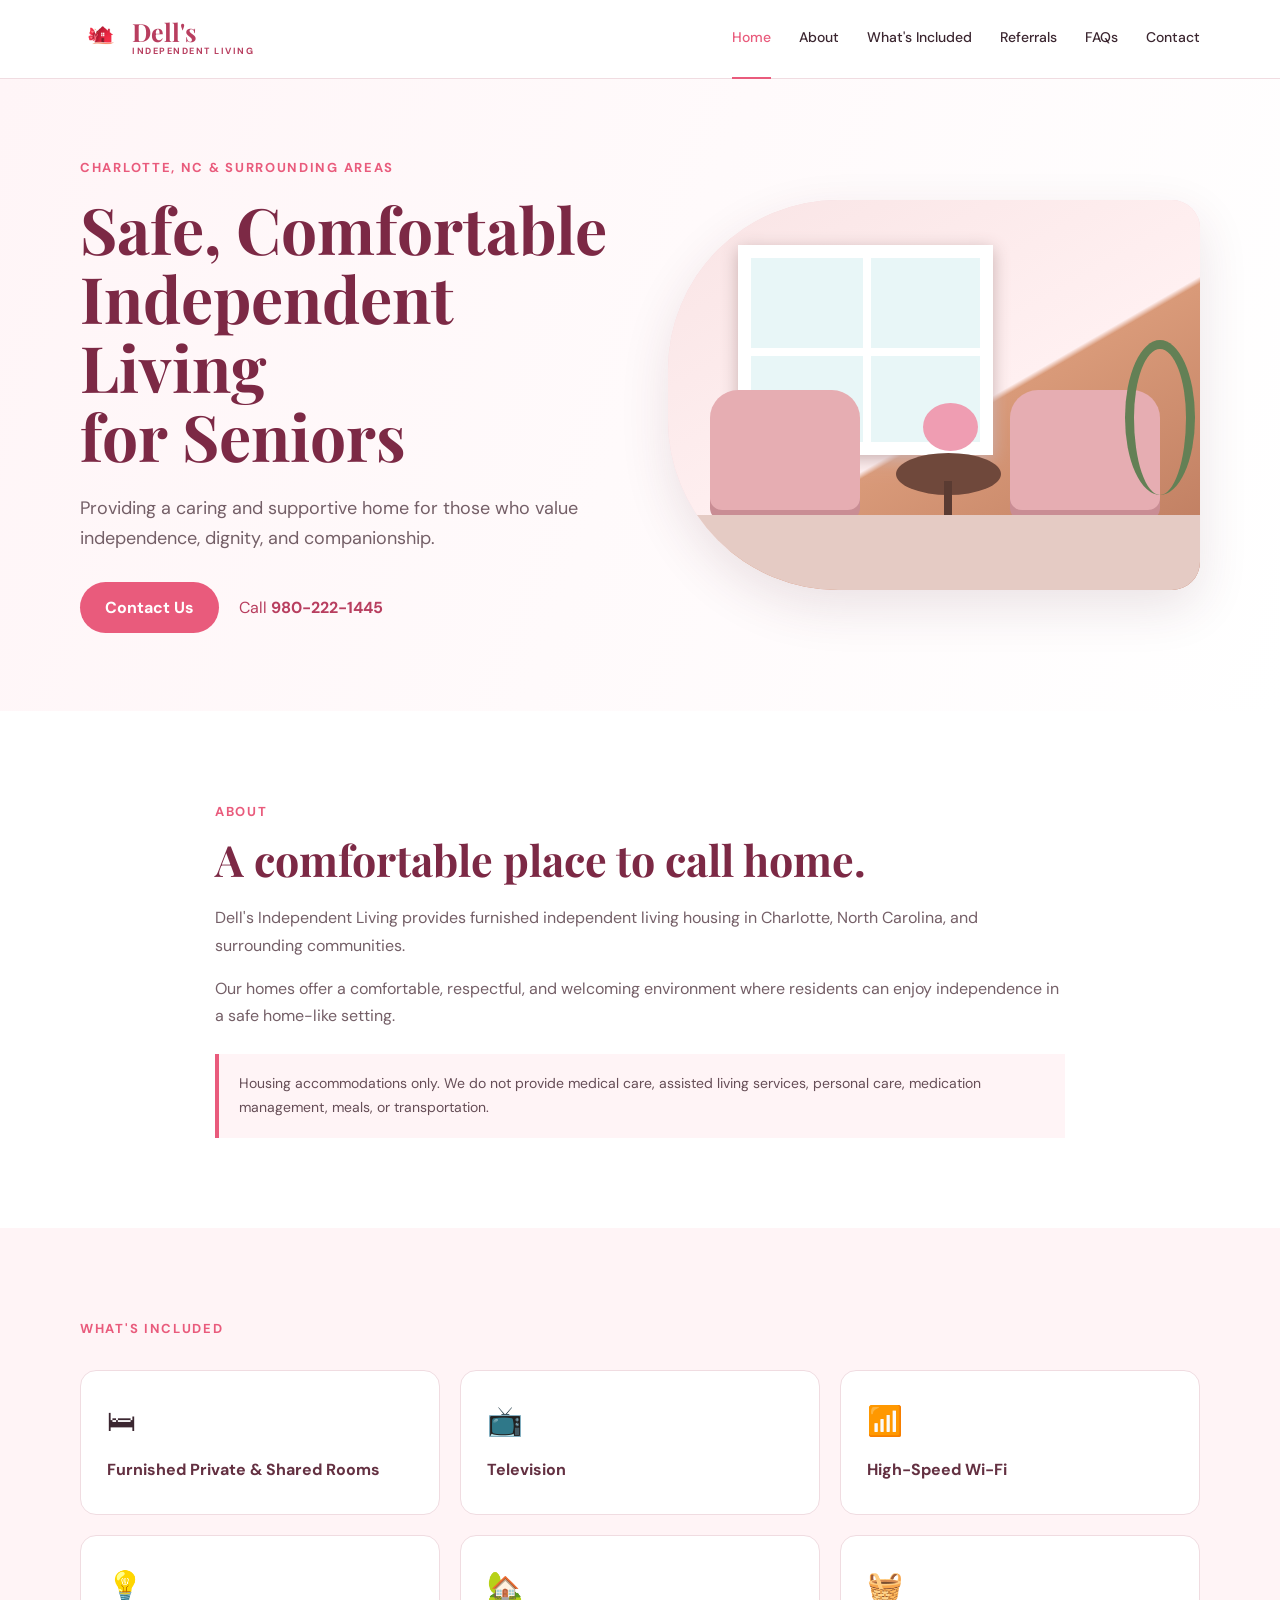
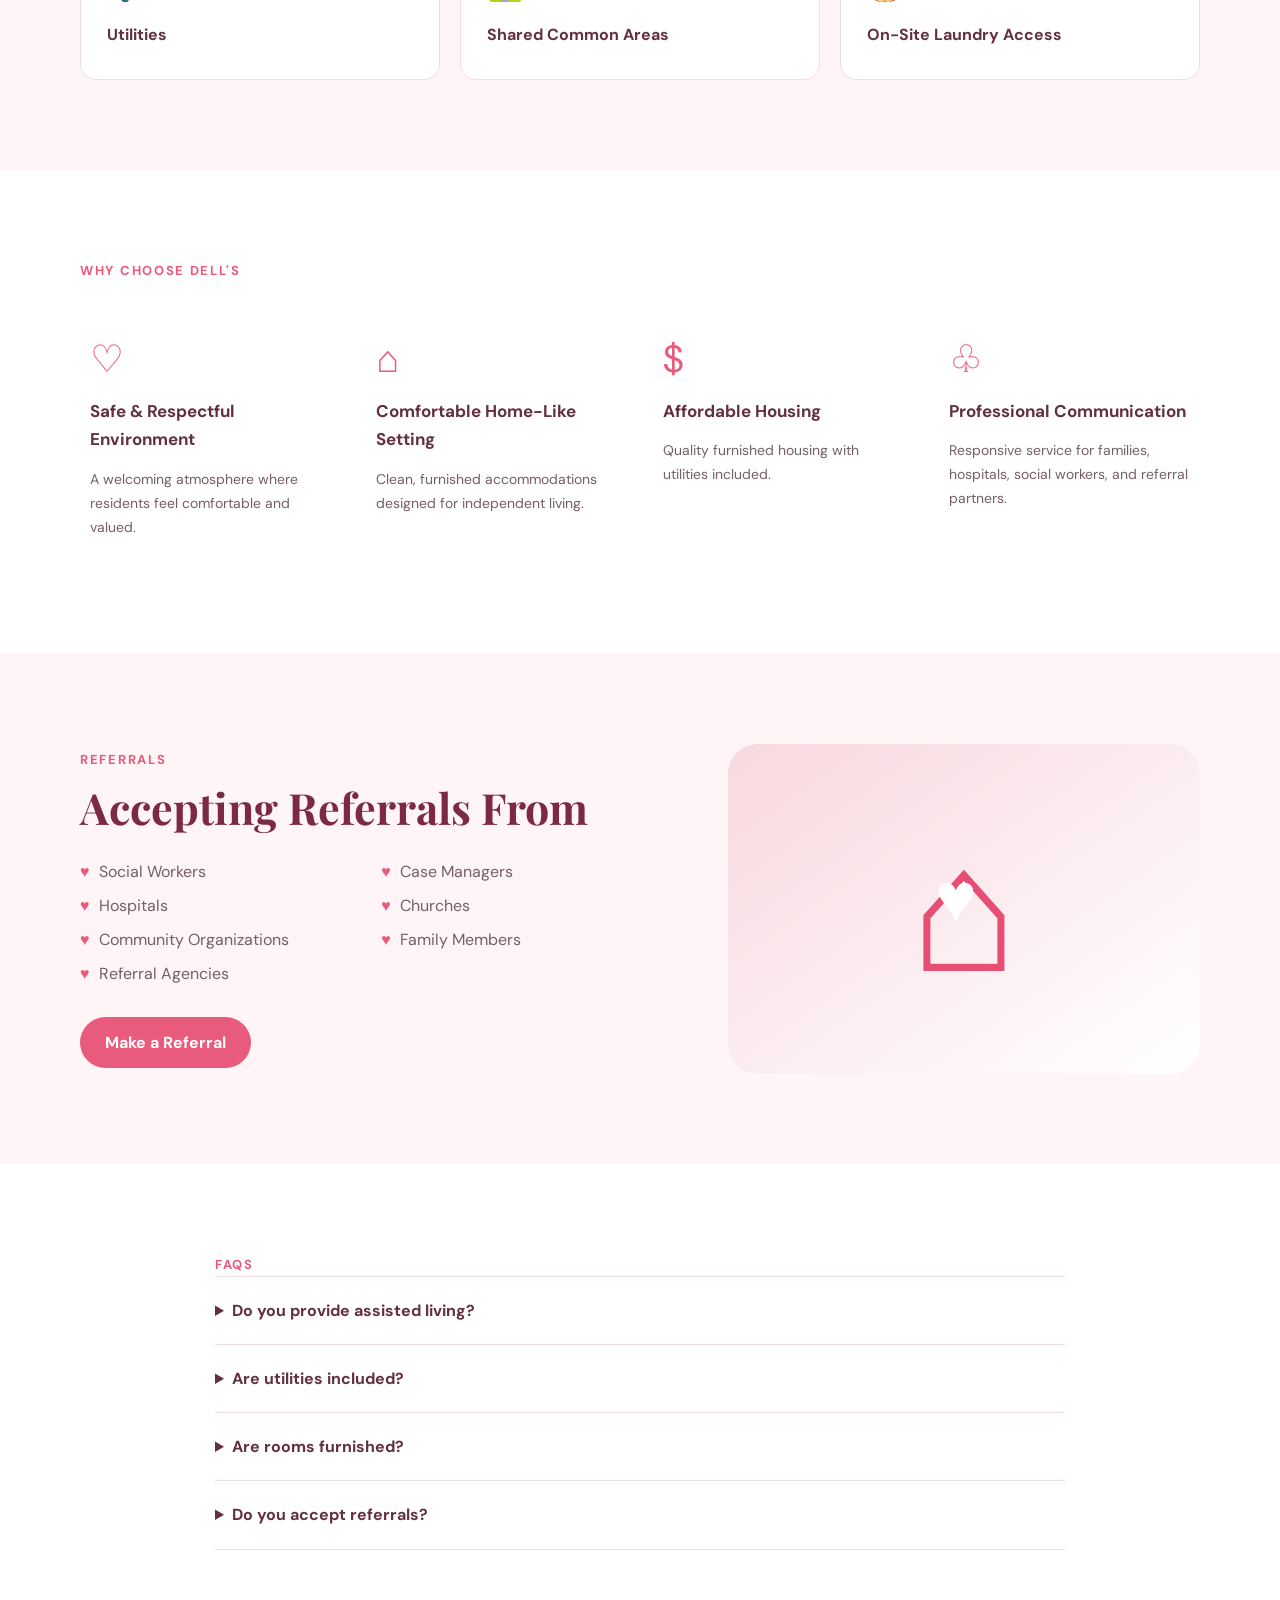
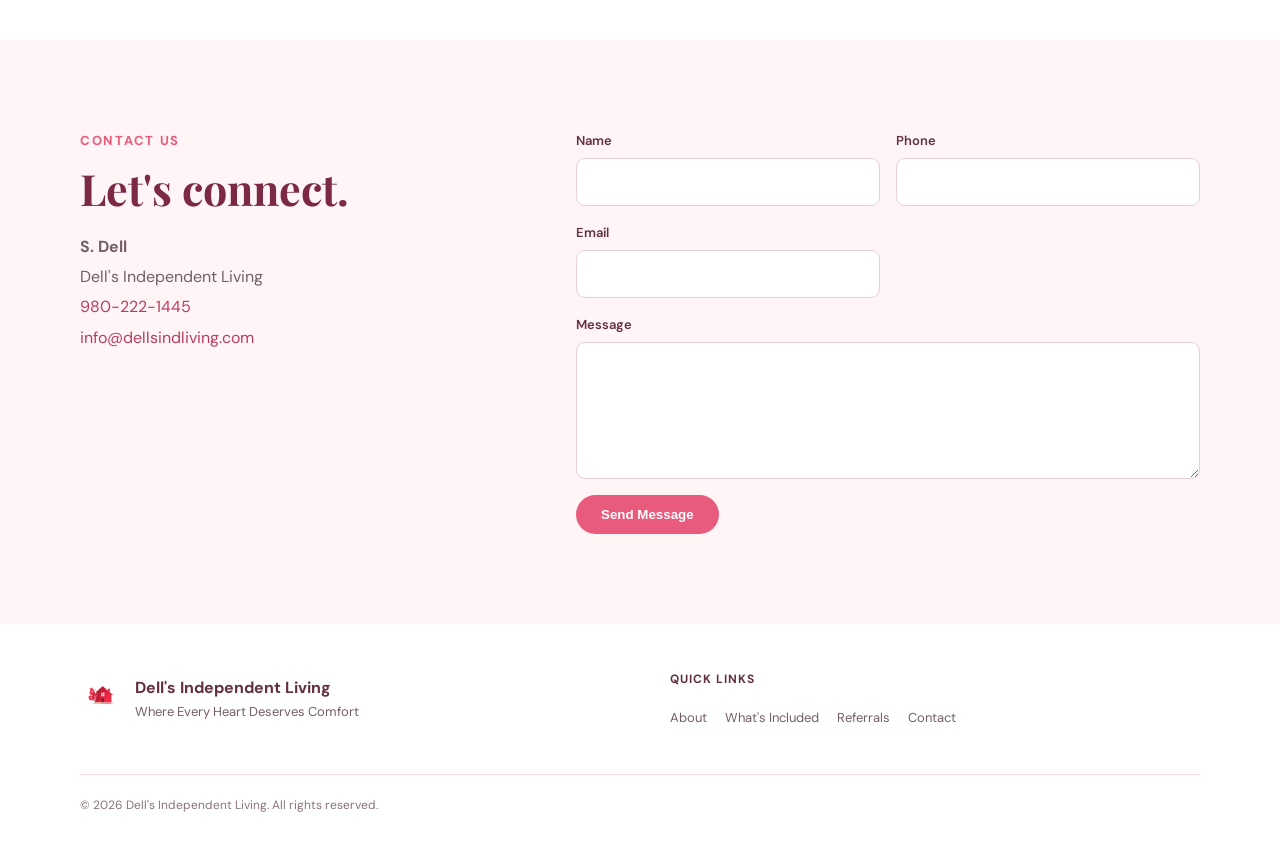
==== index.html @ 7716ff02 "Add files via upload" ====
<!doctype html>
<html lang="en">
<head>
<meta charset="utf-8">
<meta name="viewport" content="width=device-width,initial-scale=1">
<title>Dell's Independent Living | Safe, Comfortable Senior Living</title>
<meta name="description" content="Dell's Independent Living provides furnished independent living housing in Charlotte, North Carolina and surrounding communities.">
<link rel="stylesheet" href="styles.css">
</head>
<body>

<header class="header">
  <div class="container nav-wrap">
    <a href="#home" class="logo">
      <img src="dells-logo.png" alt="Dell's Independent Living">
      <span><b>Dell's</b><small>INDEPENDENT LIVING</small></span>
    </a>
    <button class="menu-btn" aria-label="Open menu">☰</button>
    <nav>
      <a class="active" href="#home">Home</a>
      <a href="#about">About</a>
      <a href="#included">What's Included</a>
      <a href="#referrals">Referrals</a>
      <a href="#faqs">FAQs</a>
      <a href="#contact">Contact</a>
    </nav>
  </div>
</header>

<main id="home">
<section class="hero">
  <div class="container hero-grid">
    <div class="hero-copy">
      <div class="eyebrow">CHARLOTTE, NC &amp; SURROUNDING AREAS</div>
      <h1>Safe, Comfortable<br>Independent Living<br>for Seniors</h1>
      <p>Providing a caring and supportive home for those who value independence, dignity, and companionship.</p>
      <div class="hero-buttons">
        <a class="btn" href="#contact">Contact Us</a>
        <a class="phone" href="tel:9802221445">Call <strong>980-222-1445</strong></a>
      </div>
    </div>
    <div class="hero-art">
      <div class="sun"></div>
      <div class="window"><i></i><i></i><i></i><i></i></div>
      <div class="sofa sofa1"></div>
      <div class="sofa sofa2"></div>
      <div class="table"></div>
      <div class="flowers"></div>
      <div class="plant"></div>
      <div class="floor"></div>
    </div>
  </div>
</section>

<section id="about" class="section about">
  <div class="container narrow">
    <div class="section-label">ABOUT</div>
    <h2>A comfortable place to call home.</h2>
    <p>Dell's Independent Living provides furnished independent living housing in Charlotte, North Carolina, and surrounding communities.</p>
    <p>Our homes offer a comfortable, respectful, and welcoming environment where residents can enjoy independence in a safe home-like setting.</p>
    <div class="notice">Housing accommodations only. We do not provide medical care, assisted living services, personal care, medication management, meals, or transportation.</div>
  </div>
</section>

<section id="included" class="section included">
  <div class="container">
    <div class="section-label">WHAT'S INCLUDED</div>
    <div class="cards">
      <article><span>🛏</span><h3>Furnished Private &amp; Shared Rooms</h3></article>
      <article><span>📺</span><h3>Television</h3></article>
      <article><span>📶</span><h3>High-Speed Wi-Fi</h3></article>
      <article><span>💡</span><h3>Utilities</h3></article>
      <article><span>🏡</span><h3>Shared Common Areas</h3></article>
      <article><span>🧺</span><h3>On-Site Laundry Access</h3></article>
    </div>
  </div>
</section>

<section class="section why">
  <div class="container">
    <div class="section-label">WHY CHOOSE DELL'S</div>
    <div class="why-grid">
      <article><div class="why-icon">♡</div><h3>Safe &amp; Respectful Environment</h3><p>A welcoming atmosphere where residents feel comfortable and valued.</p></article>
      <article><div class="why-icon">⌂</div><h3>Comfortable Home-Like Setting</h3><p>Clean, furnished accommodations designed for independent living.</p></article>
      <article><div class="why-icon">$</div><h3>Affordable Housing</h3><p>Quality furnished housing with utilities included.</p></article>
      <article><div class="why-icon">♧</div><h3>Professional Communication</h3><p>Responsive service for families, hospitals, social workers, and referral partners.</p></article>
    </div>
  </div>
</section>

<section id="referrals" class="section referrals">
  <div class="container referral-grid">
    <div>
      <div class="section-label">REFERRALS</div>
      <h2>Accepting Referrals From</h2>
      <ul>
        <li>Social Workers</li><li>Case Managers</li><li>Hospitals</li>
        <li>Churches</li><li>Community Organizations</li><li>Family Members</li>
        <li>Referral Agencies</li>
      </ul>
      <a class="btn" href="#contact">Make a Referral</a>
    </div>
    <div class="referral-art"><div class="house">⌂</div><div class="heart">♥</div></div>
  </div>
</section>

<section id="faqs" class="section faqs">
  <div class="container narrow">
    <div class="section-label">FAQS</div>
    <div class="faq">
      <details><summary>Do you provide assisted living?</summary><p>No. Dell's Independent Living provides furnished housing accommodations only.</p></details>
      <details><summary>Are utilities included?</summary><p>Yes.</p></details>
      <details><summary>Are rooms furnished?</summary><p>Yes.</p></details>
      <details><summary>Do you accept referrals?</summary><p>Yes. We welcome referrals from hospitals, social workers, churches, community organizations, family members, and referral agencies.</p></details>
    </div>
  </div>
</section>

<section id="contact" class="section contact">
  <div class="container contact-grid">
    <div>
      <div class="section-label">CONTACT US</div>
      <h2>Let's connect.</h2>
      <div class="contact-info">
        <b>S. Dell</b>
        <span>Dell's Independent Living</span>
        <a href="tel:9802221445">980-222-1445</a>
        <a href="mailto:info@dellsindliving.com">info@dellsindliving.com</a>
      </div>
    </div>
    <form action="mailto:info@dellsindliving.com" method="post" enctype="text/plain">
      <label>Name<input name="Name" type="text" required></label>
      <label>Phone<input name="Phone" type="tel"></label>
      <label>Email<input name="Email" type="email" required></label>
      <label>Message<textarea name="Message" rows="5"></textarea></label>
      <button class="btn" type="submit">Send Message</button>
    </form>
  </div>
</section>
</main>

<footer>
  <div class="container footer-top">
    <div class="footer-brand">
      <img src="dells-logo.png" alt="">
      <div><b>Dell's Independent Living</b><span>Where Every Heart Deserves Comfort</span></div>
    </div>
    <div><strong>QUICK LINKS</strong><a href="#about">About</a><a href="#included">What's Included</a><a href="#referrals">Referrals</a><a href="#contact">Contact</a></div>
  </div>
  <div class="container copyright">© 2026 Dell's Independent Living. All rights reserved.</div>
</footer>

<script>
const btn=document.querySelector('.menu-btn');
const nav=document.querySelector('nav');
btn.addEventListener('click',()=>nav.classList.toggle('open'));
document.querySelectorAll('nav a').forEach(a=>a.addEventListener('click',()=>nav.classList.remove('open')));
</script>
</body>
</html>
---- styles.css ----
@import url('https://fonts.googleapis.com/css2?family=DM+Sans:wght@400;500;600;700&family=Playfair+Display:wght@500;600&display=swap');
:root{--pink:#e95b7c;--rose:#b83e5f;--dark:#3b2630;--muted:#745f67;--light:#fff4f6;--line:#f0dce1}
*{box-sizing:border-box}html{scroll-behavior:smooth}body{margin:0;color:var(--dark);font-family:"DM Sans",Arial,sans-serif;background:#fff;line-height:1.7}.container{width:min(1120px,92%);margin:auto}.header{position:sticky;top:0;z-index:50;background:rgba(255,255,255,.97);border-bottom:1px solid var(--line)}.nav-wrap{height:78px;display:flex;align-items:center;justify-content:space-between}.logo{display:flex;align-items:center;gap:10px;text-decoration:none;color:var(--rose)}.logo img{width:42px;height:42px;object-fit:contain}.logo span{display:flex;flex-direction:column}.logo b{font-family:"Playfair Display",serif;font-size:25px;line-height:1}.logo small{font-size:9px;letter-spacing:1.5px;font-weight:700}.header nav{display:flex;gap:28px}.header nav a{color:var(--dark);text-decoration:none;font-size:14px;font-weight:500;padding:27px 0;border-bottom:2px solid transparent}.header nav a:hover,.header nav a.active{color:var(--pink);border-color:var(--pink)}.menu-btn{display:none;background:none;border:0;font-size:25px;color:var(--rose)}.hero{background:linear-gradient(110deg,#fff5f7,#fff);padding:78px 0}.hero-grid{display:grid;grid-template-columns:1fr 1fr;gap:55px;align-items:center}.eyebrow,.section-label{font-size:13px;letter-spacing:1.7px;font-weight:700;color:var(--pink)}.hero h1{font-family:"Playfair Display",serif;font-size:clamp(43px,5vw,66px);line-height:1.08;color:#7c2945;margin:15px 0 22px}.hero-copy>p{max-width:550px;color:var(--muted);font-size:18px}.hero-buttons{display:flex;gap:20px;align-items:center;margin-top:28px}.btn{display:inline-block;border:0;background:var(--pink);color:#fff;text-decoration:none;padding:12px 25px;border-radius:28px;font-weight:700;cursor:pointer}.phone{color:var(--rose);text-decoration:none}.hero-art{height:390px;border-radius:170px 28px 28px 170px;background:#f6d9de;position:relative;overflow:hidden;box-shadow:0 18px 50px rgba(90,40,55,.12)}.sun{position:absolute;inset:0;background:linear-gradient(150deg,#f9e4e5,#fff0f1 55%,#d99a79 56%,#bb795d 100%)}.window{position:absolute;top:45px;left:70px;width:48%;height:210px;background:#e8f6f7;border:13px solid white;box-shadow:0 4px 16px #c9b0b0}.window i{position:absolute;background:#fff}.window i:nth-child(1){width:8px;height:100%;left:49%}.window i:nth-child(2){height:8px;width:100%;top:49%}.sofa{position:absolute;bottom:80px;width:150px;height:120px;background:#e6adb2;border-radius:28px 28px 12px 12px;box-shadow:0 10px 0 #c98d94}.sofa1{left:42px}.sofa2{right:40px}.table{position:absolute;left:43%;bottom:95px;width:105px;height:42px;border-radius:50%;background:#6f483b}.table:after{content:"";position:absolute;left:48px;top:28px;width:8px;height:105px;background:#5a3b32}.flowers{position:absolute;left:48%;bottom:139px;width:55px;height:48px;border-radius:50%;background:#ef9db2}.plant{position:absolute;right:5px;bottom:95px;width:70px;height:155px;border:9px solid #638055;border-bottom:0;border-radius:50%}.floor{position:absolute;left:0;right:0;bottom:0;height:75px;background:#e5cbc4}.section{padding:90px 0}.narrow{max-width:850px}.about{text-align:left}.about h2,.referrals h2,.contact h2{font-family:"Playfair Display",serif;color:#7c2945;font-size:43px;line-height:1.15;margin:12px 0 20px}.about p{color:var(--muted)}.notice{margin-top:25px;padding:18px 20px;background:#fff4f6;border-left:4px solid var(--pink);font-size:14px;color:#654d56}.included{background:var(--light)}.cards{display:grid;grid-template-columns:repeat(3,1fr);gap:20px;margin-top:30px}.cards article{background:#fff;border:1px solid var(--line);border-radius:16px;padding:26px;min-height:145px}.cards span{font-size:29px}.cards h3{font-size:16px;color:#633041;margin:10px 0 0}.why-grid{display:grid;grid-template-columns:repeat(4,1fr);gap:25px;margin-top:35px}.why-grid article{padding:10px}.why-icon{font-size:38px;color:var(--pink)}.why-grid h3{font-size:17px;margin:5px 0;color:#633041}.why-grid p{font-size:14px;color:var(--muted)}.referrals{background:#fff5f7}.referral-grid{display:grid;grid-template-columns:1.1fr .9fr;gap:70px;align-items:center}.referrals ul{display:grid;grid-template-columns:1fr 1fr;gap:7px 25px;padding:0;list-style:none;color:var(--muted);margin:25px 0 30px}.referrals li:before{content:"♥";color:var(--pink);margin-right:9px}.referral-art{height:330px;border-radius:30px;background:linear-gradient(145deg,#f8d8df,#fff);display:grid;place-items:center;position:relative}.house{font-size:180px;color:#e64f73;font-family:Arial}.heart{position:absolute;font-size:70px;color:#fff;transform:translate(-8px,-10px)}.faqs{background:#fff}.faq{border-top:1px solid var(--line)}details{border-bottom:1px solid var(--line);padding:20px 0}summary{cursor:pointer;font-weight:700;color:#633041}details p{color:var(--muted);margin:12px 0 0}.contact{background:#fff5f7}.contact-grid{display:grid;grid-template-columns:.8fr 1.2fr;gap:80px}.contact-info{display:flex;flex-direction:column;gap:3px;color:var(--muted)}.contact-info a{color:var(--rose);text-decoration:none}form{display:grid;grid-template-columns:1fr 1fr;gap:16px}label{display:flex;flex-direction:column;font-size:13px;font-weight:600;color:#633041}label:nth-child(4){grid-column:1/-1}input,textarea{font:inherit;margin-top:6px;border:1px solid #e6cfd6;border-radius:9px;padding:12px;background:#fff;outline:none}input:focus,textarea:focus{border-color:var(--pink);box-shadow:0 0 0 3px #f9dce4}form .btn{width:max-content}.footer-top{padding:45px 0;display:grid;grid-template-columns:1fr 1fr;gap:60px}.footer-brand{display:flex;align-items:center;gap:13px}.footer-brand img{width:42px;height:42px;object-fit:contain}.footer-brand div{display:flex;flex-direction:column}.footer-brand b{color:#633041}.footer-brand span{font-size:13px;color:var(--muted)}.footer-top>div:last-child{display:flex;gap:18px;align-items:flex-start;flex-wrap:wrap}.footer-top>div:last-child strong{width:100%;font-size:12px;letter-spacing:1px;color:#633041}.footer-top a{color:var(--muted);text-decoration:none;font-size:13px}.copyright{border-top:1px solid var(--line);padding:20px 0 28px;color:#8a737b;font-size:12px}@media(max-width:850px){.header nav{display:none;position:absolute;left:0;right:0;top:78px;background:#fff;padding:15px 6%;flex-direction:column;gap:0;border-bottom:1px solid var(--line)}.header nav.open{display:flex}.header nav a{padding:10px 0}.menu-btn{display:block}.hero-grid,.referral-grid,.contact-grid{grid-template-columns:1fr}.hero-art{height:330px}.cards{grid-template-columns:1fr 1fr}.why-grid{grid-template-columns:1fr 1fr}.footer-top{grid-template-columns:1fr}}@media(max-width:560px){.logo span{display:none}.hero{padding:55px 0}.hero h1{font-size:42px}.hero-buttons{align-items:flex-start;flex-direction:column}.cards,.why-grid{grid-template-columns:1fr}.section{padding:65px 0}.about h2,.referrals h2,.contact h2{font-size:35px}.referrals ul{grid-template-columns:1fr}form{grid-template-columns:1fr}label:nth-child(4){grid-column:auto}.hero-art{border-radius:30px;height:285px}.window{left:35px;top:30px}.sofa{width:105px;height:90px;bottom:55px}.sofa2{right:20px}.sofa1{left:20px}.table{bottom:72px;left:39%;width:85px}.plant{bottom:65px}}
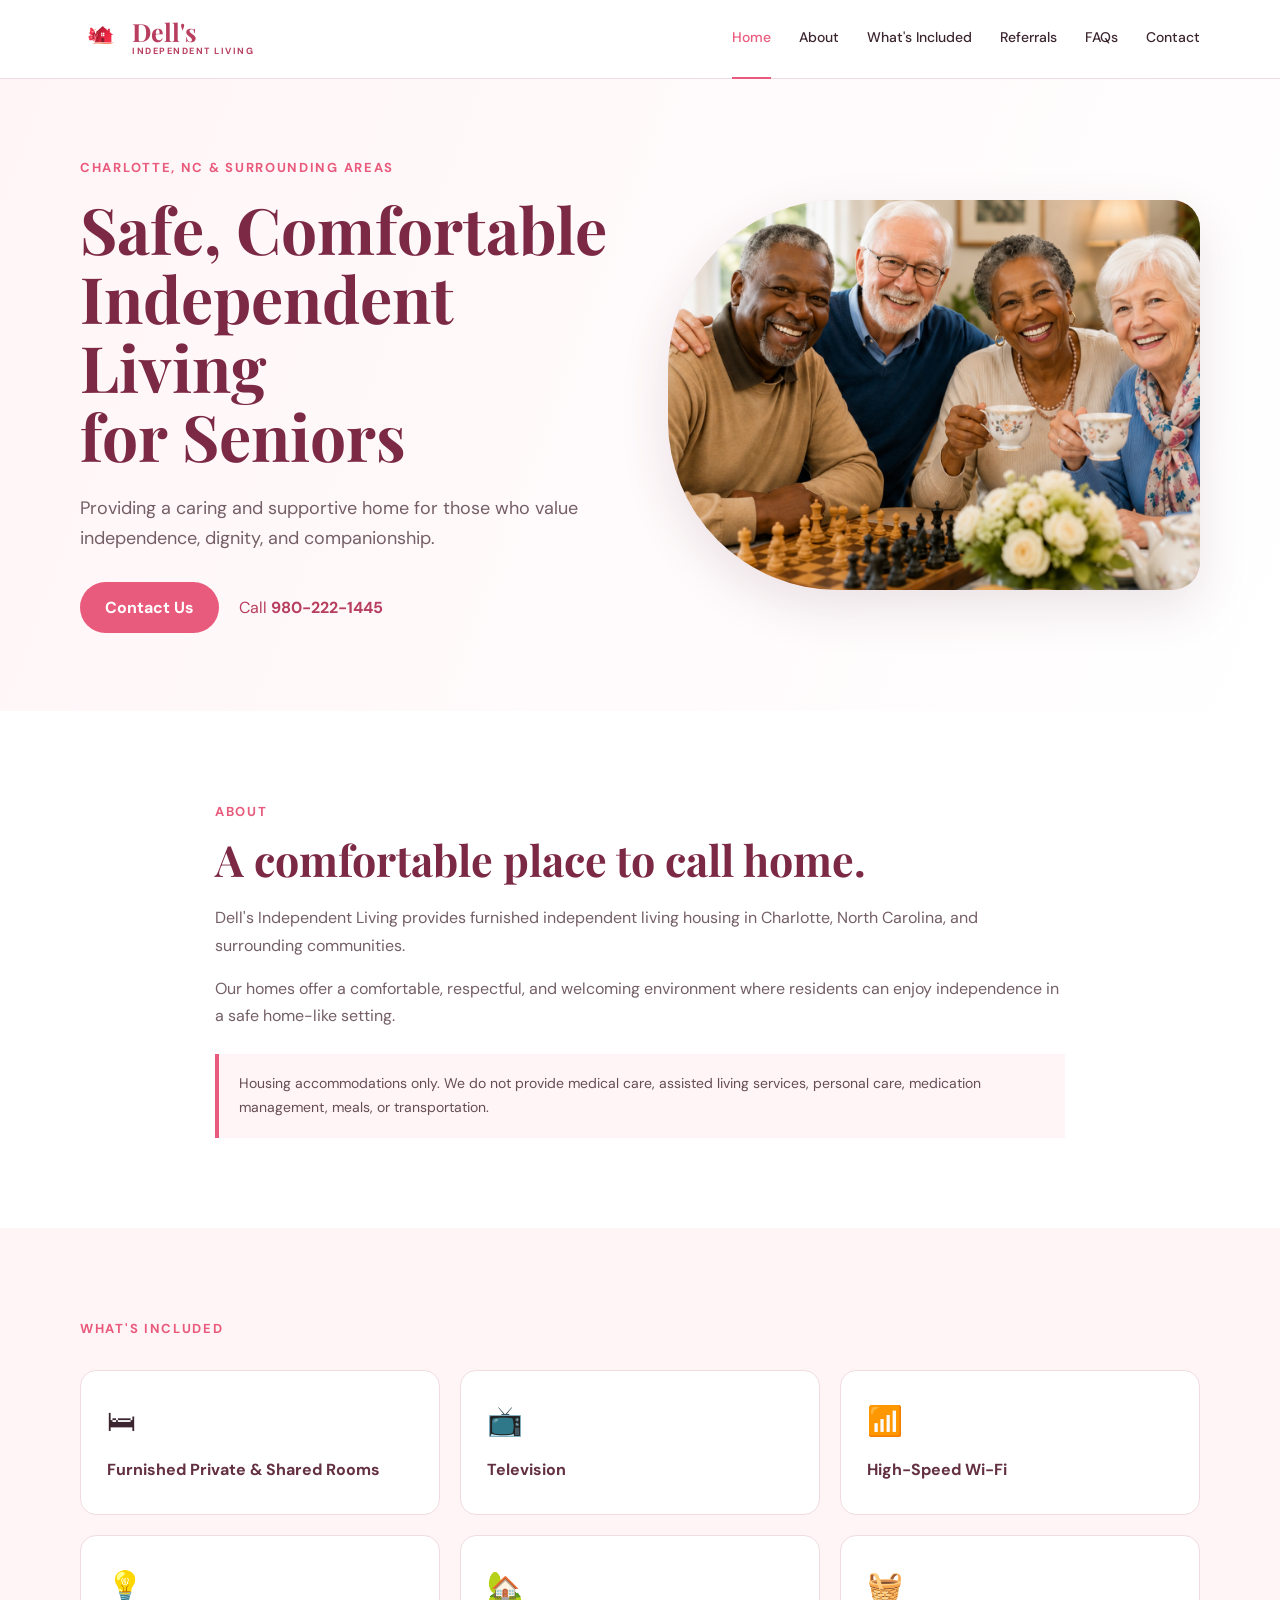
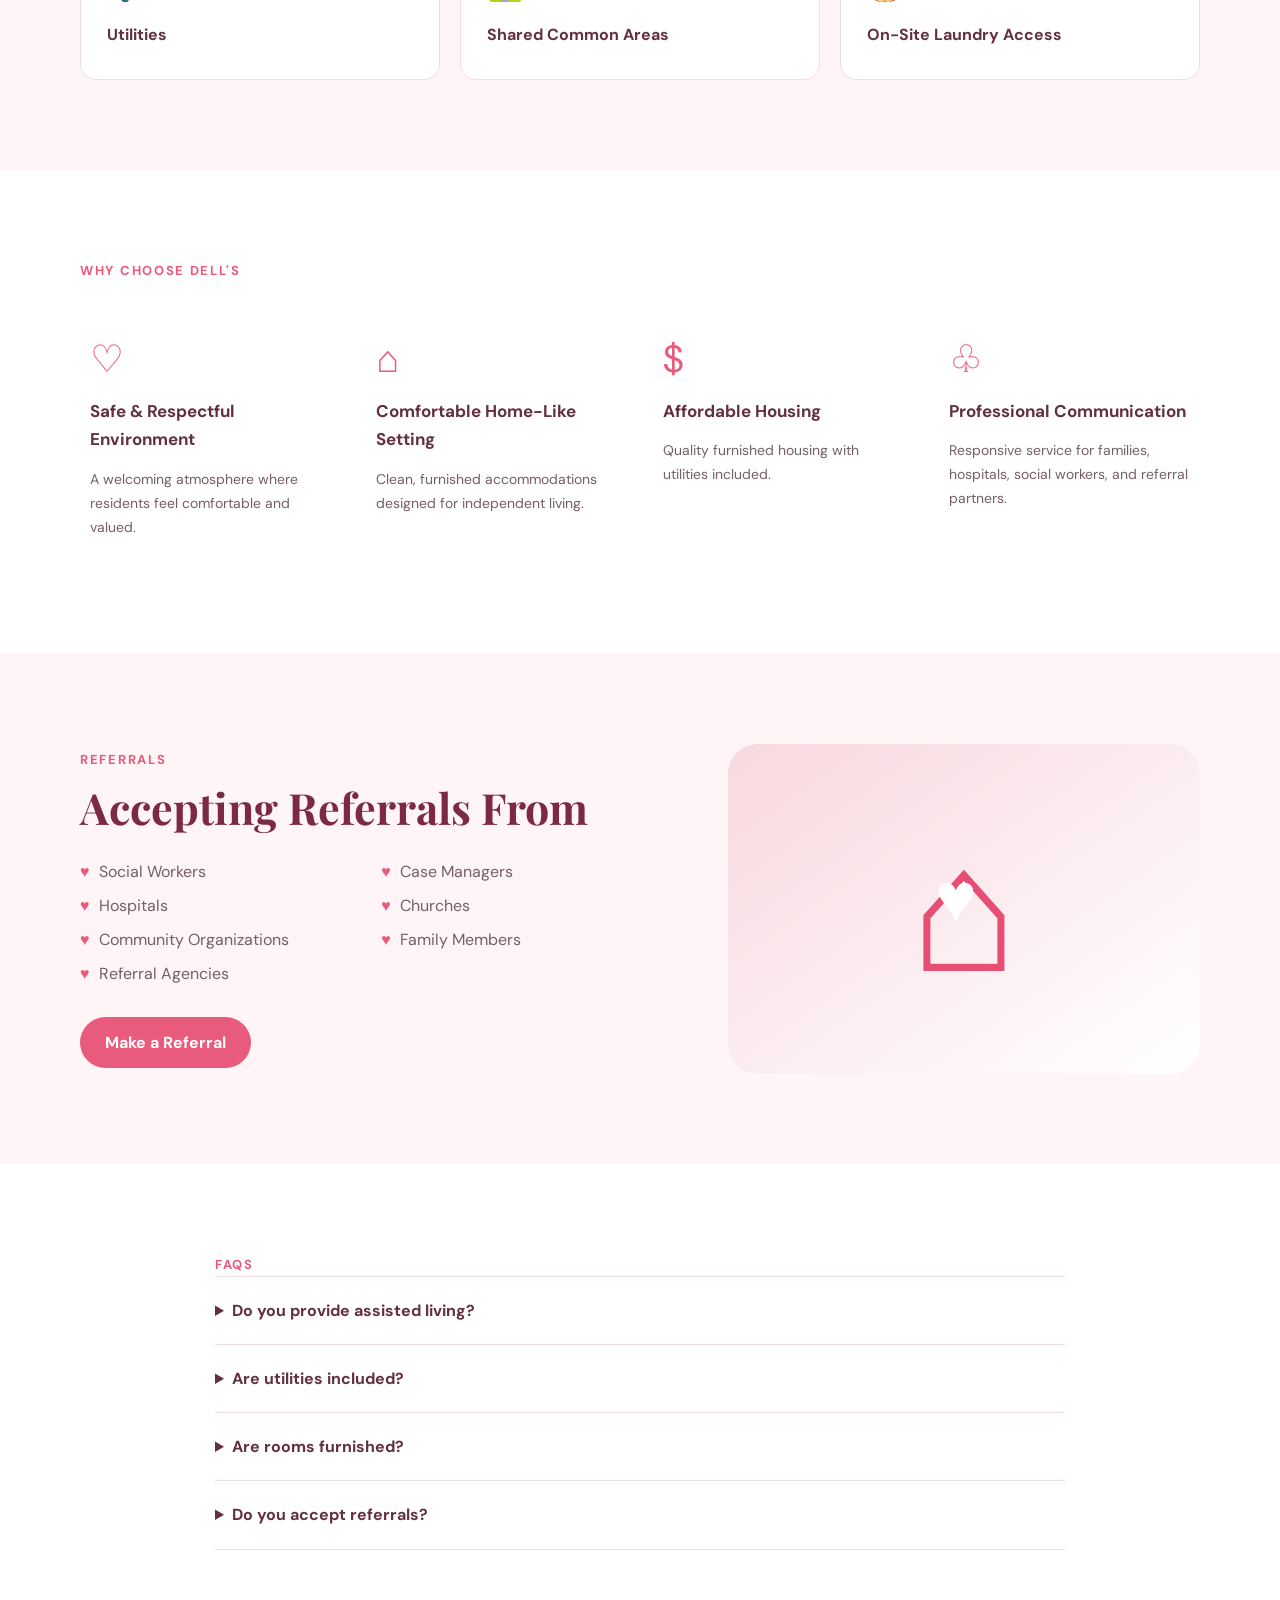
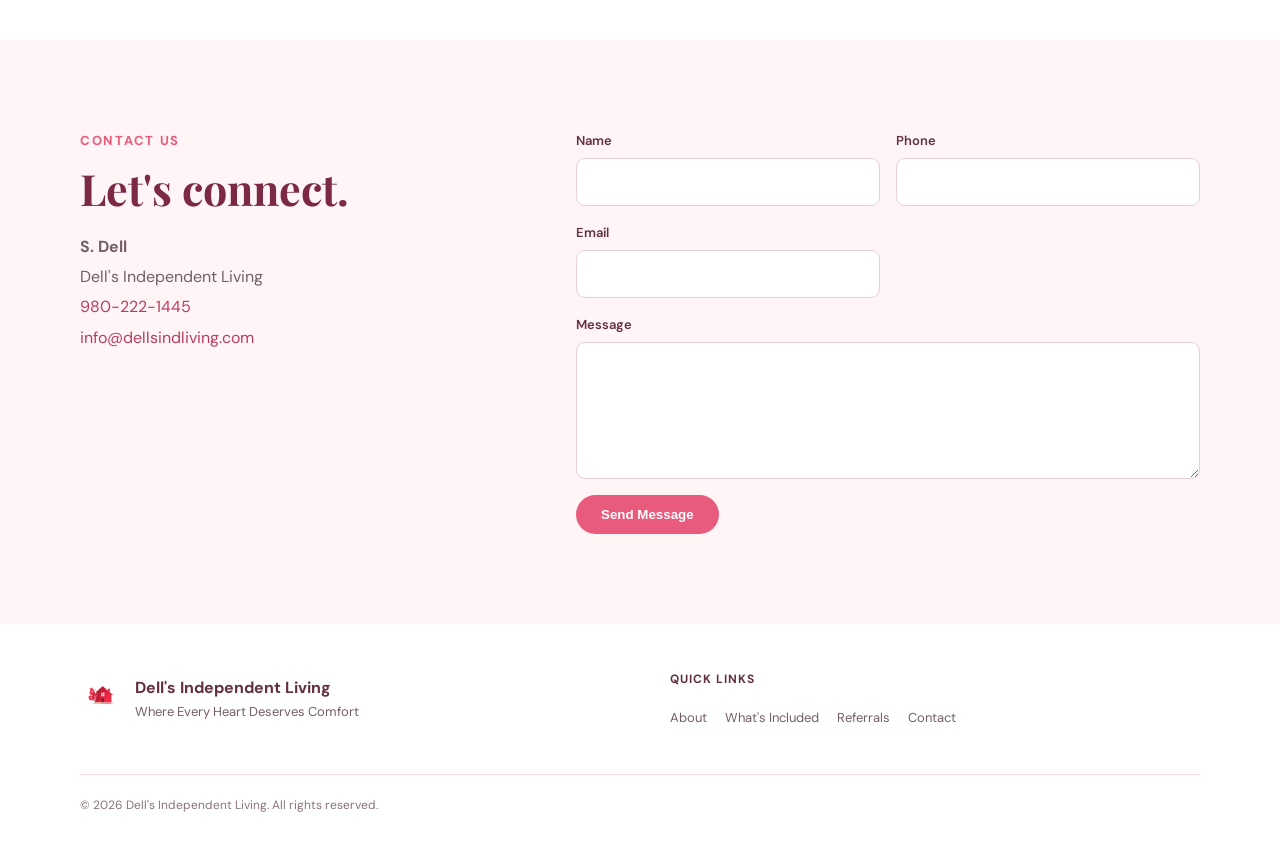
==== commit 6f2ce2af: "Add files via upload" ====
--- a/index.html
+++ b/index.html
@@ -40,14 +40,7 @@
       </div>
     </div>
     <div class="hero-art">
-      <div class="sun"></div>
-      <div class="window"><i></i><i></i><i></i><i></i></div>
-      <div class="sofa sofa1"></div>
-      <div class="sofa sofa2"></div>
-      <div class="table"></div>
-      <div class="flowers"></div>
-      <div class="plant"></div>
-      <div class="floor"></div>
+      <img src="hero-seniors.png" alt="Seniors enjoying independent living together">
     </div>
   </div>
 </section>
--- a/styles.css
+++ b/styles.css
@@ -1,3 +1,3 @@
 @import url('https://fonts.googleapis.com/css2?family=DM+Sans:wght@400;500;600;700&family=Playfair+Display:wght@500;600&display=swap');
 :root{--pink:#e95b7c;--rose:#b83e5f;--dark:#3b2630;--muted:#745f67;--light:#fff4f6;--line:#f0dce1}
-*{box-sizing:border-box}html{scroll-behavior:smooth}body{margin:0;color:var(--dark);font-family:"DM Sans",Arial,sans-serif;background:#fff;line-height:1.7}.container{width:min(1120px,92%);margin:auto}.header{position:sticky;top:0;z-index:50;background:rgba(255,255,255,.97);border-bottom:1px solid var(--line)}.nav-wrap{height:78px;display:flex;align-items:center;justify-content:space-between}.logo{display:flex;align-items:center;gap:10px;text-decoration:none;color:var(--rose)}.logo img{width:42px;height:42px;object-fit:contain}.logo span{display:flex;flex-direction:column}.logo b{font-family:"Playfair Display",serif;font-size:25px;line-height:1}.logo small{font-size:9px;letter-spacing:1.5px;font-weight:700}.header nav{display:flex;gap:28px}.header nav a{color:var(--dark);text-decoration:none;font-size:14px;font-weight:500;padding:27px 0;border-bottom:2px solid transparent}.header nav a:hover,.header nav a.active{color:var(--pink);border-color:var(--pink)}.menu-btn{display:none;background:none;border:0;font-size:25px;color:var(--rose)}.hero{background:linear-gradient(110deg,#fff5f7,#fff);padding:78px 0}.hero-grid{display:grid;grid-template-columns:1fr 1fr;gap:55px;align-items:center}.eyebrow,.section-label{font-size:13px;letter-spacing:1.7px;font-weight:700;color:var(--pink)}.hero h1{font-family:"Playfair Display",serif;font-size:clamp(43px,5vw,66px);line-height:1.08;color:#7c2945;margin:15px 0 22px}.hero-copy>p{max-width:550px;color:var(--muted);font-size:18px}.hero-buttons{display:flex;gap:20px;align-items:center;margin-top:28px}.btn{display:inline-block;border:0;background:var(--pink);color:#fff;text-decoration:none;padding:12px 25px;border-radius:28px;font-weight:700;cursor:pointer}.phone{color:var(--rose);text-decoration:none}.hero-art{height:390px;border-radius:170px 28px 28px 170px;background:#f6d9de;position:relative;overflow:hidden;box-shadow:0 18px 50px rgba(90,40,55,.12)}.sun{position:absolute;inset:0;background:linear-gradient(150deg,#f9e4e5,#fff0f1 55%,#d99a79 56%,#bb795d 100%)}.window{position:absolute;top:45px;left:70px;width:48%;height:210px;background:#e8f6f7;border:13px solid white;box-shadow:0 4px 16px #c9b0b0}.window i{position:absolute;background:#fff}.window i:nth-child(1){width:8px;height:100%;left:49%}.window i:nth-child(2){height:8px;width:100%;top:49%}.sofa{position:absolute;bottom:80px;width:150px;height:120px;background:#e6adb2;border-radius:28px 28px 12px 12px;box-shadow:0 10px 0 #c98d94}.sofa1{left:42px}.sofa2{right:40px}.table{position:absolute;left:43%;bottom:95px;width:105px;height:42px;border-radius:50%;background:#6f483b}.table:after{content:"";position:absolute;left:48px;top:28px;width:8px;height:105px;background:#5a3b32}.flowers{position:absolute;left:48%;bottom:139px;width:55px;height:48px;border-radius:50%;background:#ef9db2}.plant{position:absolute;right:5px;bottom:95px;width:70px;height:155px;border:9px solid #638055;border-bottom:0;border-radius:50%}.floor{position:absolute;left:0;right:0;bottom:0;height:75px;background:#e5cbc4}.section{padding:90px 0}.narrow{max-width:850px}.about{text-align:left}.about h2,.referrals h2,.contact h2{font-family:"Playfair Display",serif;color:#7c2945;font-size:43px;line-height:1.15;margin:12px 0 20px}.about p{color:var(--muted)}.notice{margin-top:25px;padding:18px 20px;background:#fff4f6;border-left:4px solid var(--pink);font-size:14px;color:#654d56}.included{background:var(--light)}.cards{display:grid;grid-template-columns:repeat(3,1fr);gap:20px;margin-top:30px}.cards article{background:#fff;border:1px solid var(--line);border-radius:16px;padding:26px;min-height:145px}.cards span{font-size:29px}.cards h3{font-size:16px;color:#633041;margin:10px 0 0}.why-grid{display:grid;grid-template-columns:repeat(4,1fr);gap:25px;margin-top:35px}.why-grid article{padding:10px}.why-icon{font-size:38px;color:var(--pink)}.why-grid h3{font-size:17px;margin:5px 0;color:#633041}.why-grid p{font-size:14px;color:var(--muted)}.referrals{background:#fff5f7}.referral-grid{display:grid;grid-template-columns:1.1fr .9fr;gap:70px;align-items:center}.referrals ul{display:grid;grid-template-columns:1fr 1fr;gap:7px 25px;padding:0;list-style:none;color:var(--muted);margin:25px 0 30px}.referrals li:before{content:"♥";color:var(--pink);margin-right:9px}.referral-art{height:330px;border-radius:30px;background:linear-gradient(145deg,#f8d8df,#fff);display:grid;place-items:center;position:relative}.house{font-size:180px;color:#e64f73;font-family:Arial}.heart{position:absolute;font-size:70px;color:#fff;transform:translate(-8px,-10px)}.faqs{background:#fff}.faq{border-top:1px solid var(--line)}details{border-bottom:1px solid var(--line);padding:20px 0}summary{cursor:pointer;font-weight:700;color:#633041}details p{color:var(--muted);margin:12px 0 0}.contact{background:#fff5f7}.contact-grid{display:grid;grid-template-columns:.8fr 1.2fr;gap:80px}.contact-info{display:flex;flex-direction:column;gap:3px;color:var(--muted)}.contact-info a{color:var(--rose);text-decoration:none}form{display:grid;grid-template-columns:1fr 1fr;gap:16px}label{display:flex;flex-direction:column;font-size:13px;font-weight:600;color:#633041}label:nth-child(4){grid-column:1/-1}input,textarea{font:inherit;margin-top:6px;border:1px solid #e6cfd6;border-radius:9px;padding:12px;background:#fff;outline:none}input:focus,textarea:focus{border-color:var(--pink);box-shadow:0 0 0 3px #f9dce4}form .btn{width:max-content}.footer-top{padding:45px 0;display:grid;grid-template-columns:1fr 1fr;gap:60px}.footer-brand{display:flex;align-items:center;gap:13px}.footer-brand img{width:42px;height:42px;object-fit:contain}.footer-brand div{display:flex;flex-direction:column}.footer-brand b{color:#633041}.footer-brand span{font-size:13px;color:var(--muted)}.footer-top>div:last-child{display:flex;gap:18px;align-items:flex-start;flex-wrap:wrap}.footer-top>div:last-child strong{width:100%;font-size:12px;letter-spacing:1px;color:#633041}.footer-top a{color:var(--muted);text-decoration:none;font-size:13px}.copyright{border-top:1px solid var(--line);padding:20px 0 28px;color:#8a737b;font-size:12px}@media(max-width:850px){.header nav{display:none;position:absolute;left:0;right:0;top:78px;background:#fff;padding:15px 6%;flex-direction:column;gap:0;border-bottom:1px solid var(--line)}.header nav.open{display:flex}.header nav a{padding:10px 0}.menu-btn{display:block}.hero-grid,.referral-grid,.contact-grid{grid-template-columns:1fr}.hero-art{height:330px}.cards{grid-template-columns:1fr 1fr}.why-grid{grid-template-columns:1fr 1fr}.footer-top{grid-template-columns:1fr}}@media(max-width:560px){.logo span{display:none}.hero{padding:55px 0}.hero h1{font-size:42px}.hero-buttons{align-items:flex-start;flex-direction:column}.cards,.why-grid{grid-template-columns:1fr}.section{padding:65px 0}.about h2,.referrals h2,.contact h2{font-size:35px}.referrals ul{grid-template-columns:1fr}form{grid-template-columns:1fr}label:nth-child(4){grid-column:auto}.hero-art{border-radius:30px;height:285px}.window{left:35px;top:30px}.sofa{width:105px;height:90px;bottom:55px}.sofa2{right:20px}.sofa1{left:20px}.table{bottom:72px;left:39%;width:85px}.plant{bottom:65px}}
+*{box-sizing:border-box}html{scroll-behavior:smooth}body{margin:0;color:var(--dark);font-family:"DM Sans",Arial,sans-serif;background:#fff;line-height:1.7}.container{width:min(1120px,92%);margin:auto}.header{position:sticky;top:0;z-index:50;background:rgba(255,255,255,.97);border-bottom:1px solid var(--line)}.nav-wrap{height:78px;display:flex;align-items:center;justify-content:space-between}.logo{display:flex;align-items:center;gap:10px;text-decoration:none;color:var(--rose)}.logo img{width:42px;height:42px;object-fit:contain}.logo span{display:flex;flex-direction:column}.logo b{font-family:"Playfair Display",serif;font-size:25px;line-height:1}.logo small{font-size:9px;letter-spacing:1.5px;font-weight:700}.header nav{display:flex;gap:28px}.header nav a{color:var(--dark);text-decoration:none;font-size:14px;font-weight:500;padding:27px 0;border-bottom:2px solid transparent}.header nav a:hover,.header nav a.active{color:var(--pink);border-color:var(--pink)}.menu-btn{display:none;background:none;border:0;font-size:25px;color:var(--rose)}.hero{background:linear-gradient(110deg,#fff5f7,#fff);padding:78px 0}.hero-grid{display:grid;grid-template-columns:1fr 1fr;gap:55px;align-items:center}.eyebrow,.section-label{font-size:13px;letter-spacing:1.7px;font-weight:700;color:var(--pink)}.hero h1{font-family:"Playfair Display",serif;font-size:clamp(43px,5vw,66px);line-height:1.08;color:#7c2945;margin:15px 0 22px}.hero-copy>p{max-width:550px;color:var(--muted);font-size:18px}.hero-buttons{display:flex;gap:20px;align-items:center;margin-top:28px}.btn{display:inline-block;border:0;background:var(--pink);color:#fff;text-decoration:none;padding:12px 25px;border-radius:28px;font-weight:700;cursor:pointer}.phone{color:var(--rose);text-decoration:none}.hero-art{height:390px;border-radius:170px 28px 28px 170px;overflow:hidden;box-shadow:0 18px 50px rgba(90,40,55,.12);background:#f6d9de}.hero-art img{width:100%;height:100%;display:block;object-fit:cover;object-position:center}.section{padding:90px 0}.narrow{max-width:850px}.about{text-align:left}.about h2,.referrals h2,.contact h2{font-family:"Playfair Display",serif;color:#7c2945;font-size:43px;line-height:1.15;margin:12px 0 20px}.about p{color:var(--muted)}.notice{margin-top:25px;padding:18px 20px;background:#fff4f6;border-left:4px solid var(--pink);font-size:14px;color:#654d56}.included{background:var(--light)}.cards{display:grid;grid-template-columns:repeat(3,1fr);gap:20px;margin-top:30px}.cards article{background:#fff;border:1px solid var(--line);border-radius:16px;padding:26px;min-height:145px}.cards span{font-size:29px}.cards h3{font-size:16px;color:#633041;margin:10px 0 0}.why-grid{display:grid;grid-template-columns:repeat(4,1fr);gap:25px;margin-top:35px}.why-grid article{padding:10px}.why-icon{font-size:38px;color:var(--pink)}.why-grid h3{font-size:17px;margin:5px 0;color:#633041}.why-grid p{font-size:14px;color:var(--muted)}.referrals{background:#fff5f7}.referral-grid{display:grid;grid-template-columns:1.1fr .9fr;gap:70px;align-items:center}.referrals ul{display:grid;grid-template-columns:1fr 1fr;gap:7px 25px;padding:0;list-style:none;color:var(--muted);margin:25px 0 30px}.referrals li:before{content:"♥";color:var(--pink);margin-right:9px}.referral-art{height:330px;border-radius:30px;background:linear-gradient(145deg,#f8d8df,#fff);display:grid;place-items:center;position:relative}.house{font-size:180px;color:#e64f73;font-family:Arial}.heart{position:absolute;font-size:70px;color:#fff;transform:translate(-8px,-10px)}.faqs{background:#fff}.faq{border-top:1px solid var(--line)}details{border-bottom:1px solid var(--line);padding:20px 0}summary{cursor:pointer;font-weight:700;color:#633041}details p{color:var(--muted);margin:12px 0 0}.contact{background:#fff5f7}.contact-grid{display:grid;grid-template-columns:.8fr 1.2fr;gap:80px}.contact-info{display:flex;flex-direction:column;gap:3px;color:var(--muted)}.contact-info a{color:var(--rose);text-decoration:none}form{display:grid;grid-template-columns:1fr 1fr;gap:16px}label{display:flex;flex-direction:column;font-size:13px;font-weight:600;color:#633041}label:nth-child(4){grid-column:1/-1}input,textarea{font:inherit;margin-top:6px;border:1px solid #e6cfd6;border-radius:9px;padding:12px;background:#fff;outline:none}input:focus,textarea:focus{border-color:var(--pink);box-shadow:0 0 0 3px #f9dce4}form .btn{width:max-content}.footer-top{padding:45px 0;display:grid;grid-template-columns:1fr 1fr;gap:60px}.footer-brand{display:flex;align-items:center;gap:13px}.footer-brand img{width:42px;height:42px;object-fit:contain}.footer-brand div{display:flex;flex-direction:column}.footer-brand b{color:#633041}.footer-brand span{font-size:13px;color:var(--muted)}.footer-top>div:last-child{display:flex;gap:18px;align-items:flex-start;flex-wrap:wrap}.footer-top>div:last-child strong{width:100%;font-size:12px;letter-spacing:1px;color:#633041}.footer-top a{color:var(--muted);text-decoration:none;font-size:13px}.copyright{border-top:1px solid var(--line);padding:20px 0 28px;color:#8a737b;font-size:12px}@media(max-width:850px){.header nav{display:none;position:absolute;left:0;right:0;top:78px;background:#fff;padding:15px 6%;flex-direction:column;gap:0;border-bottom:1px solid var(--line)}.header nav.open{display:flex}.header nav a{padding:10px 0}.menu-btn{display:block}.hero-grid,.referral-grid,.contact-grid{grid-template-columns:1fr}.hero-art{height:330px}.cards{grid-template-columns:1fr 1fr}.why-grid{grid-template-columns:1fr 1fr}.footer-top{grid-template-columns:1fr}}@media(max-width:560px){.logo span{display:none}.hero{padding:55px 0}.hero h1{font-size:42px}.hero-buttons{align-items:flex-start;flex-direction:column}.cards,.why-grid{grid-template-columns:1fr}.section{padding:65px 0}.about h2,.referrals h2,.contact h2{font-size:35px}.referrals ul{grid-template-columns:1fr}form{grid-template-columns:1fr}label:nth-child(4){grid-column:auto}.hero-art{border-radius:30px;height:285px}}
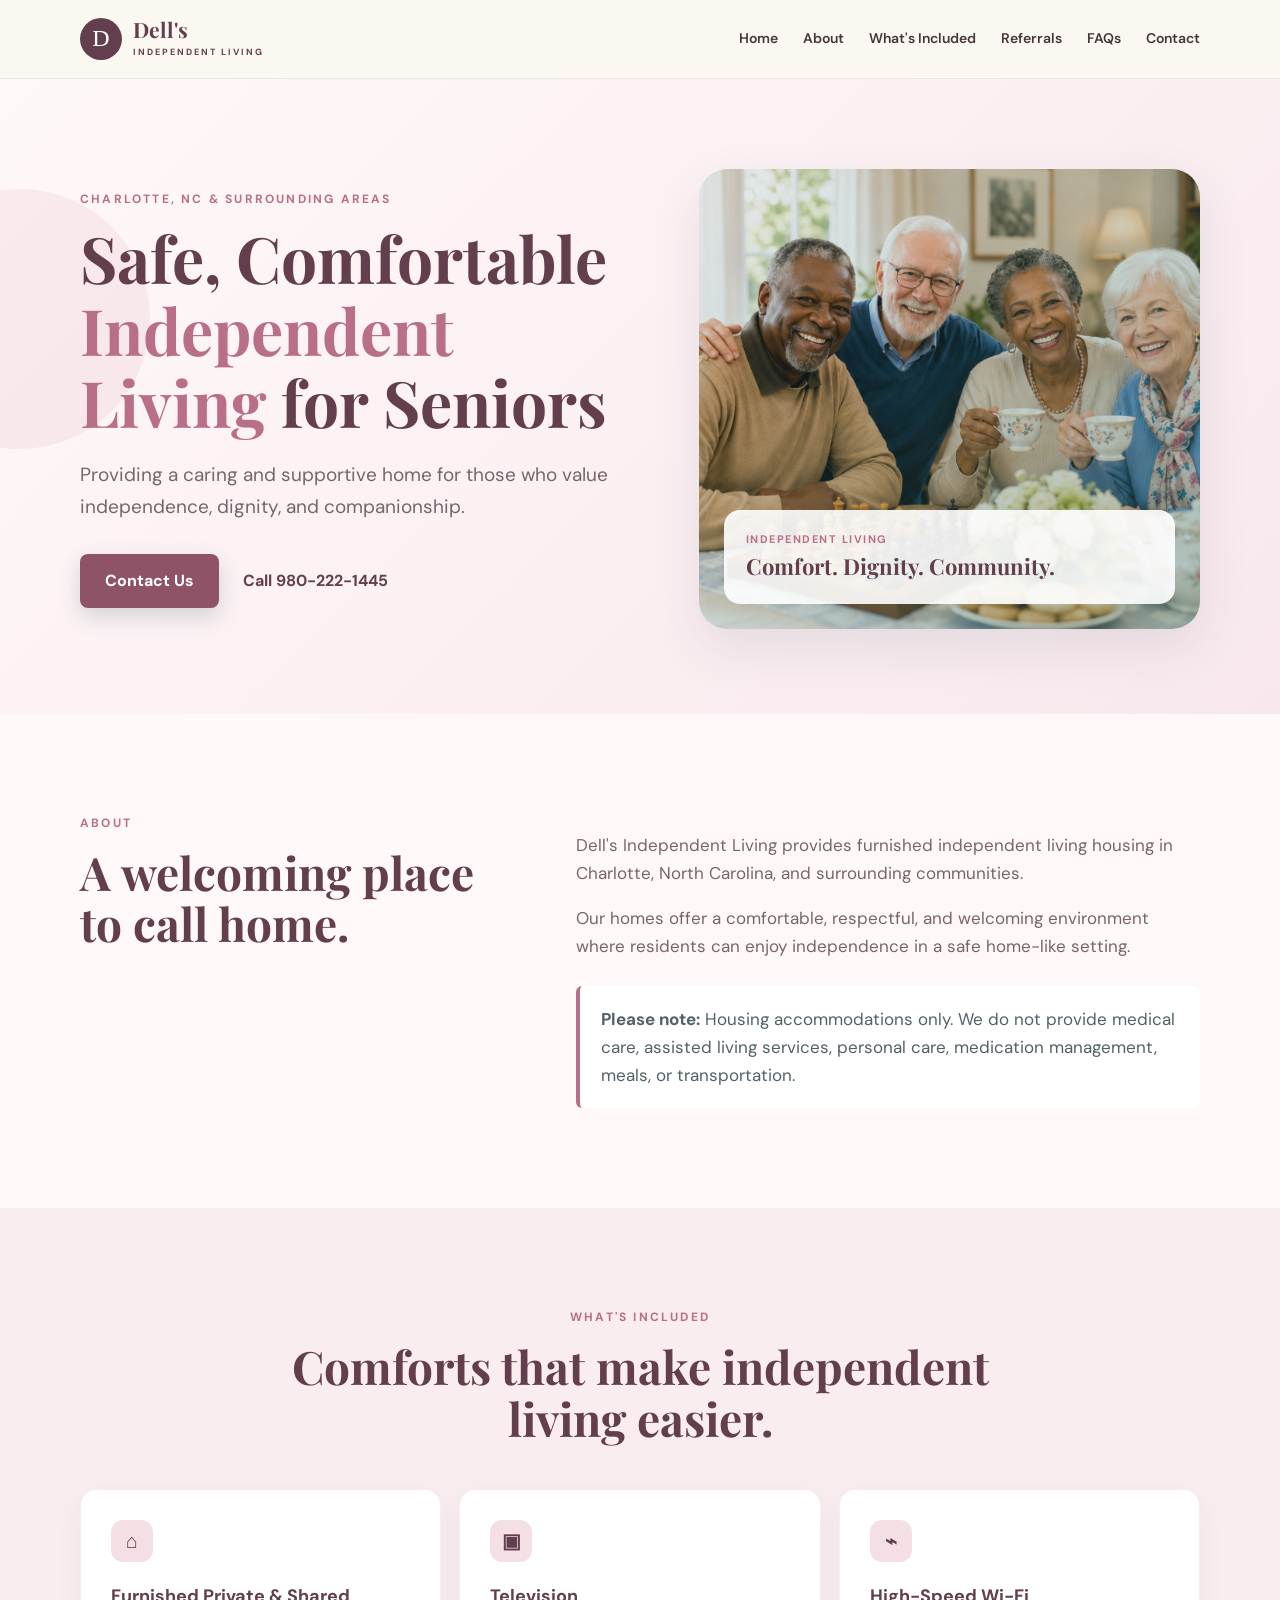
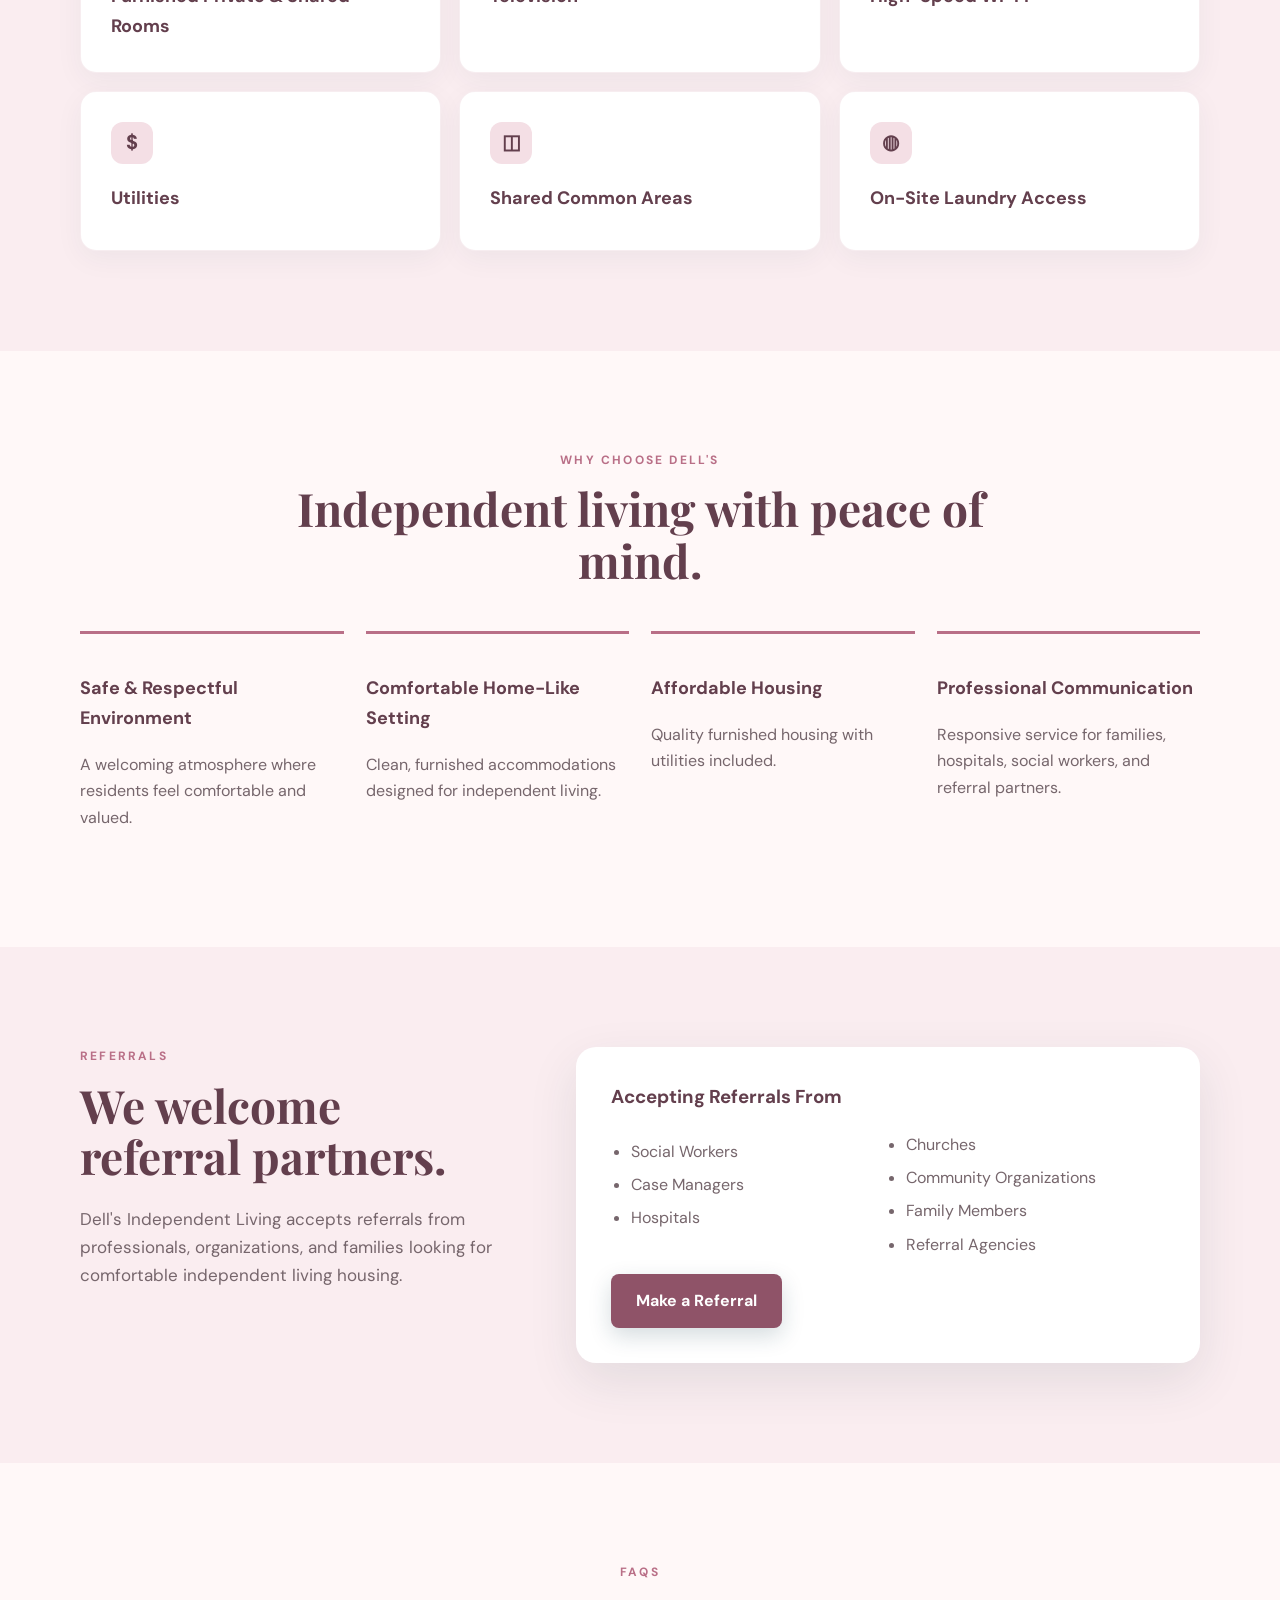
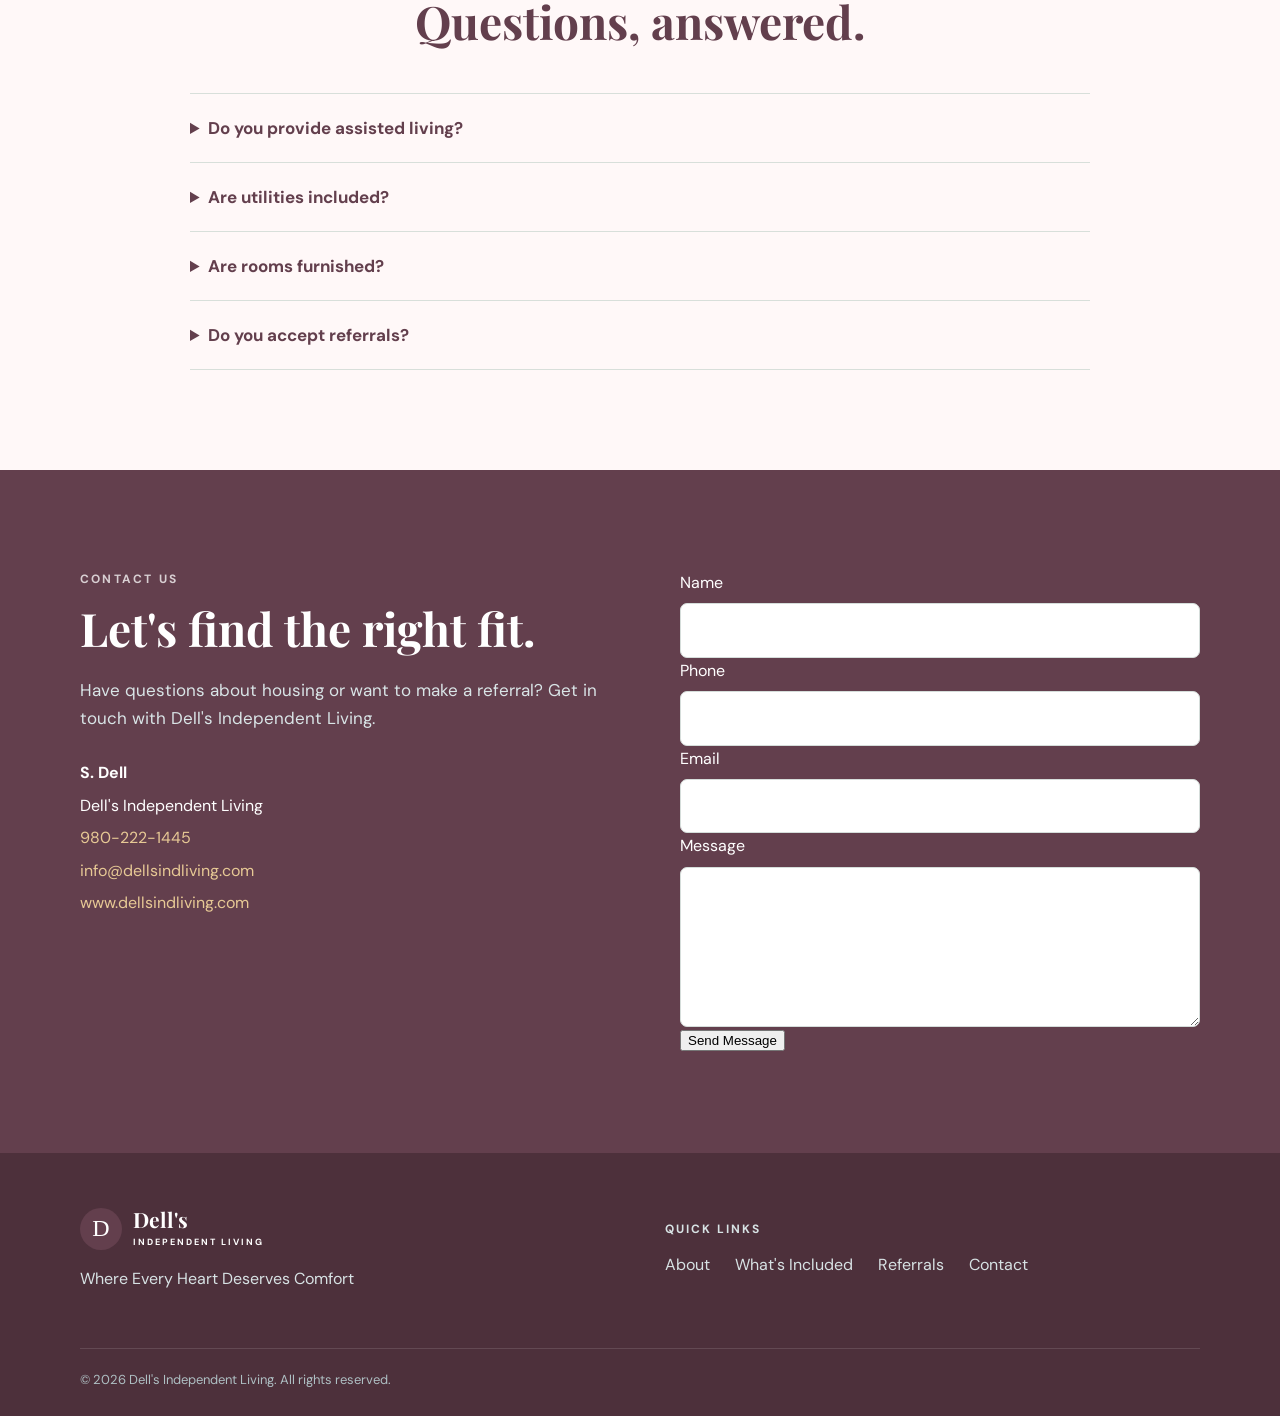
==== commit d1bc4ce7: "Add files via upload" ====
--- a/index.html
+++ b/index.html
@@ -1,153 +1,176 @@
-<!doctype html>
+<!DOCTYPE html>
 <html lang="en">
 <head>
-<meta charset="utf-8">
-<meta name="viewport" content="width=device-width,initial-scale=1">
-<title>Dell's Independent Living | Safe, Comfortable Senior Living</title>
-<meta name="description" content="Dell's Independent Living provides furnished independent living housing in Charlotte, North Carolina and surrounding communities.">
-<link rel="stylesheet" href="styles.css">
+  <meta charset="UTF-8">
+  <meta name="viewport" content="width=device-width, initial-scale=1.0">
+  <meta name="description" content="Dell's Independent Living provides furnished independent living housing for seniors in Charlotte, NC and surrounding communities.">
+  <title>Dell's Independent Living | Charlotte, NC</title>
+  <link rel="stylesheet" href="styles.css">
 </head>
 <body>
+  <header class="site-header">
+    <div class="container nav-wrap">
+      <a class="brand" href="#home" aria-label="Dell's Independent Living home">
+        <span class="brand-mark">D</span>
+        <span><strong>Dell's</strong><small>INDEPENDENT LIVING</small></span>
+      </a>
+      <button class="menu-toggle" aria-label="Open menu" aria-expanded="false">☰</button>
+      <nav class="nav">
+        <a href="#home">Home</a>
+        <a href="#about">About</a>
+        <a href="#included">What's Included</a>
+        <a href="#referrals">Referrals</a>
+        <a href="#faqs">FAQs</a>
+        <a href="#contact">Contact</a>
+      </nav>
+    </div>
+  </header>
 
-<header class="header">
-  <div class="container nav-wrap">
-    <a href="#home" class="logo">
-      <img src="dells-logo.png" alt="Dell's Independent Living">
-      <span><b>Dell's</b><small>INDEPENDENT LIVING</small></span>
-    </a>
-    <button class="menu-btn" aria-label="Open menu">☰</button>
-    <nav>
-      <a class="active" href="#home">Home</a>
-      <a href="#about">About</a>
-      <a href="#included">What's Included</a>
-      <a href="#referrals">Referrals</a>
-      <a href="#faqs">FAQs</a>
-      <a href="#contact">Contact</a>
-    </nav>
-  </div>
-</header>
+  <main id="home">
+    <section class="hero">
+      <div class="container hero-grid">
+        <div class="hero-copy">
+          <p class="eyebrow">CHARLOTTE, NC &amp; SURROUNDING AREAS</p>
+          <h1>Safe, Comfortable <span>Independent Living</span> for Seniors</h1>
+          <p class="lead">Providing a caring and supportive home for those who value independence, dignity, and companionship.</p>
+          <div class="hero-actions">
+            <a class="btn btn-primary" href="#contact">Contact Us</a>
+            <a class="phone-link" href="tel:9802221445">Call 980-222-1445</a>
+          </div>
+        </div>
+        <div class="hero-card" aria-label="Seniors enjoying independent living">
+          <div class="hero-image">
+            <div class="image-overlay">
+              <span>Independent living</span>
+              <strong>Comfort. Dignity. Community.</strong>
+            </div>
+          </div>
+        </div>
+      </div>
+    </section>
 
-<main id="home">
-<section class="hero">
-  <div class="container hero-grid">
-    <div class="hero-copy">
-      <div class="eyebrow">CHARLOTTE, NC &amp; SURROUNDING AREAS</div>
-      <h1>Safe, Comfortable<br>Independent Living<br>for Seniors</h1>
-      <p>Providing a caring and supportive home for those who value independence, dignity, and companionship.</p>
-      <div class="hero-buttons">
-        <a class="btn" href="#contact">Contact Us</a>
-        <a class="phone" href="tel:9802221445">Call <strong>980-222-1445</strong></a>
+    <section id="about" class="section">
+      <div class="container two-col">
+        <div>
+          <p class="eyebrow">ABOUT</p>
+          <h2>A welcoming place to call home.</h2>
+        </div>
+        <div class="section-copy">
+          <p>Dell's Independent Living provides furnished independent living housing in Charlotte, North Carolina, and surrounding communities.</p>
+          <p>Our homes offer a comfortable, respectful, and welcoming environment where residents can enjoy independence in a safe home-like setting.</p>
+          <div class="notice"><strong>Please note:</strong> Housing accommodations only. We do not provide medical care, assisted living services, personal care, medication management, meals, or transportation.</div>
+        </div>
+      </div>
+    </section>
+
+    <section id="included" class="section soft">
+      <div class="container">
+        <div class="section-heading">
+          <p class="eyebrow">WHAT'S INCLUDED</p>
+          <h2>Comforts that make independent living easier.</h2>
+        </div>
+        <div class="feature-grid">
+          <article class="feature"><span class="icon">⌂</span><h3>Furnished Private &amp; Shared Rooms</h3></article>
+          <article class="feature"><span class="icon">▣</span><h3>Television</h3></article>
+          <article class="feature"><span class="icon">⌁</span><h3>High-Speed Wi-Fi</h3></article>
+          <article class="feature"><span class="icon">$</span><h3>Utilities</h3></article>
+          <article class="feature"><span class="icon">◫</span><h3>Shared Common Areas</h3></article>
+          <article class="feature"><span class="icon">◍</span><h3>On-Site Laundry Access</h3></article>
+        </div>
+      </div>
+    </section>
+
+    <section class="section why">
+      <div class="container">
+        <div class="section-heading">
+          <p class="eyebrow">WHY CHOOSE DELL'S</p>
+          <h2>Independent living with peace of mind.</h2>
+        </div>
+        <div class="why-grid">
+          <article><h3>Safe &amp; Respectful Environment</h3><p>A welcoming atmosphere where residents feel comfortable and valued.</p></article>
+          <article><h3>Comfortable Home-Like Setting</h3><p>Clean, furnished accommodations designed for independent living.</p></article>
+          <article><h3>Affordable Housing</h3><p>Quality furnished housing with utilities included.</p></article>
+          <article><h3>Professional Communication</h3><p>Responsive service for families, hospitals, social workers, and referral partners.</p></article>
+        </div>
+      </div>
+    </section>
+
+    <section id="referrals" class="section soft">
+      <div class="container two-col referral">
+        <div>
+          <p class="eyebrow">REFERRALS</p>
+          <h2>We welcome referral partners.</h2>
+          <p class="section-copy">Dell's Independent Living accepts referrals from professionals, organizations, and families looking for comfortable independent living housing.</p>
+        </div>
+        <div class="referral-card">
+          <h3>Accepting Referrals From</h3>
+          <ul>
+            <li>Social Workers</li><li>Case Managers</li><li>Hospitals</li>
+            <li>Churches</li><li>Community Organizations</li><li>Family Members</li><li>Referral Agencies</li>
+          </ul>
+          <a class="btn btn-primary" href="#contact">Make a Referral</a>
+        </div>
+      </div>
+    </section>
+
+    <section id="faqs" class="section">
+      <div class="container faq-wrap">
+        <div class="section-heading">
+          <p class="eyebrow">FAQS</p>
+          <h2>Questions, answered.</h2>
+        </div>
+        <div class="faqs">
+          <details><summary>Do you provide assisted living?</summary><p>No. Dell's Independent Living provides housing accommodations only. We do not provide assisted living, medical care, personal care, medication management, meals, or transportation.</p></details>
+          <details><summary>Are utilities included?</summary><p>Yes. Utilities are included with the housing accommodations.</p></details>
+          <details><summary>Are rooms furnished?</summary><p>Yes. We offer furnished private and shared rooms.</p></details>
+          <details><summary>Do you accept referrals?</summary><p>Yes. We accept referrals from social workers, case managers, hospitals, churches, community organizations, family members, and referral agencies.</p></details>
+        </div>
+      </div>
+    </section>
+
+    <section id="contact" class="section contact">
+      <div class="container contact-grid">
+        <div>
+          <p class="eyebrow">CONTACT US</p>
+          <h2>Let's find the right fit.</h2>
+          <p>Have questions about housing or want to make a referral? Get in touch with Dell's Independent Living.</p>
+          <div class="contact-details">
+            <strong>S. Dell</strong>
+            <span>Dell's Independent Living</span>
+            <a href="tel:9802221445">980-222-1445</a>
+            <a href="mailto:info@dellsindliving.com">info@dellsindliving.com</a>
+            <a href="https://dellsindliving.com">www.dellsindliving.com</a>
+          </div>
+        </div>
+        <form action="https://api.web3forms.com/submit" method="POST">
+          <input type="hidden" name="access_key" value="2d6e62d9-c7d0-497e-b3ed-7a391739e45a">
+          <label>Name<input name="Name" type="text" required></label>
+          <label>Phone<input name="Phone" type="tel"></label>
+          <label>Email<input name="Email" type="email" required></label>
+          <label>Message<textarea name="Message" rows="5" required></textarea></label>
+          <button type="submit">Send Message</button>
+        </form>
+      </div>
+    </section>
+  </main>
+
+  <footer class="footer">
+    <div class="container footer-grid">
+      <div>
+        <a class="brand footer-brand" href="#home">
+          <span class="brand-mark">D</span>
+          <span><strong>Dell's</strong><small>INDEPENDENT LIVING</small></span>
+        </a>
+        <p>Where Every Heart Deserves Comfort</p>
+      </div>
+      <div>
+        <h3>QUICK LINKS</h3>
+        <div class="footer-links"><a href="#about">About</a><a href="#included">What's Included</a><a href="#referrals">Referrals</a><a href="#contact">Contact</a></div>
       </div>
     </div>
-    <div class="hero-art">
-      <img src="hero-seniors.png" alt="Seniors enjoying independent living together">
-    </div>
-  </div>
-</section>
+    <div class="container copyright">© 2026 Dell's Independent Living. All rights reserved.</div>
+  </footer>
 
-<section id="about" class="section about">
-  <div class="container narrow">
-    <div class="section-label">ABOUT</div>
-    <h2>A comfortable place to call home.</h2>
-    <p>Dell's Independent Living provides furnished independent living housing in Charlotte, North Carolina, and surrounding communities.</p>
-    <p>Our homes offer a comfortable, respectful, and welcoming environment where residents can enjoy independence in a safe home-like setting.</p>
-    <div class="notice">Housing accommodations only. We do not provide medical care, assisted living services, personal care, medication management, meals, or transportation.</div>
-  </div>
-</section>
-
-<section id="included" class="section included">
-  <div class="container">
-    <div class="section-label">WHAT'S INCLUDED</div>
-    <div class="cards">
-      <article><span>🛏</span><h3>Furnished Private &amp; Shared Rooms</h3></article>
-      <article><span>📺</span><h3>Television</h3></article>
-      <article><span>📶</span><h3>High-Speed Wi-Fi</h3></article>
-      <article><span>💡</span><h3>Utilities</h3></article>
-      <article><span>🏡</span><h3>Shared Common Areas</h3></article>
-      <article><span>🧺</span><h3>On-Site Laundry Access</h3></article>
-    </div>
-  </div>
-</section>
-
-<section class="section why">
-  <div class="container">
-    <div class="section-label">WHY CHOOSE DELL'S</div>
-    <div class="why-grid">
-      <article><div class="why-icon">♡</div><h3>Safe &amp; Respectful Environment</h3><p>A welcoming atmosphere where residents feel comfortable and valued.</p></article>
-      <article><div class="why-icon">⌂</div><h3>Comfortable Home-Like Setting</h3><p>Clean, furnished accommodations designed for independent living.</p></article>
-      <article><div class="why-icon">$</div><h3>Affordable Housing</h3><p>Quality furnished housing with utilities included.</p></article>
-      <article><div class="why-icon">♧</div><h3>Professional Communication</h3><p>Responsive service for families, hospitals, social workers, and referral partners.</p></article>
-    </div>
-  </div>
-</section>
-
-<section id="referrals" class="section referrals">
-  <div class="container referral-grid">
-    <div>
-      <div class="section-label">REFERRALS</div>
-      <h2>Accepting Referrals From</h2>
-      <ul>
-        <li>Social Workers</li><li>Case Managers</li><li>Hospitals</li>
-        <li>Churches</li><li>Community Organizations</li><li>Family Members</li>
-        <li>Referral Agencies</li>
-      </ul>
-      <a class="btn" href="#contact">Make a Referral</a>
-    </div>
-    <div class="referral-art"><div class="house">⌂</div><div class="heart">♥</div></div>
-  </div>
-</section>
-
-<section id="faqs" class="section faqs">
-  <div class="container narrow">
-    <div class="section-label">FAQS</div>
-    <div class="faq">
-      <details><summary>Do you provide assisted living?</summary><p>No. Dell's Independent Living provides furnished housing accommodations only.</p></details>
-      <details><summary>Are utilities included?</summary><p>Yes.</p></details>
-      <details><summary>Are rooms furnished?</summary><p>Yes.</p></details>
-      <details><summary>Do you accept referrals?</summary><p>Yes. We welcome referrals from hospitals, social workers, churches, community organizations, family members, and referral agencies.</p></details>
-    </div>
-  </div>
-</section>
-
-<section id="contact" class="section contact">
-  <div class="container contact-grid">
-    <div>
-      <div class="section-label">CONTACT US</div>
-      <h2>Let's connect.</h2>
-      <div class="contact-info">
-        <b>S. Dell</b>
-        <span>Dell's Independent Living</span>
-        <a href="tel:9802221445">980-222-1445</a>
-        <a href="mailto:info@dellsindliving.com">info@dellsindliving.com</a>
-      </div>
-    </div>
-    <form action="mailto:info@dellsindliving.com" method="post" enctype="text/plain">
-      <label>Name<input name="Name" type="text" required></label>
-      <label>Phone<input name="Phone" type="tel"></label>
-      <label>Email<input name="Email" type="email" required></label>
-      <label>Message<textarea name="Message" rows="5"></textarea></label>
-      <button class="btn" type="submit">Send Message</button>
-    </form>
-  </div>
-</section>
-</main>
-
-<footer>
-  <div class="container footer-top">
-    <div class="footer-brand">
-      <img src="dells-logo.png" alt="">
-      <div><b>Dell's Independent Living</b><span>Where Every Heart Deserves Comfort</span></div>
-    </div>
-    <div><strong>QUICK LINKS</strong><a href="#about">About</a><a href="#included">What's Included</a><a href="#referrals">Referrals</a><a href="#contact">Contact</a></div>
-  </div>
-  <div class="container copyright">© 2026 Dell's Independent Living. All rights reserved.</div>
-</footer>
-
-<script>
-const btn=document.querySelector('.menu-btn');
-const nav=document.querySelector('nav');
-btn.addEventListener('click',()=>nav.classList.toggle('open'));
-document.querySelectorAll('nav a').forEach(a=>a.addEventListener('click',()=>nav.classList.remove('open')));
-</script>
+  <script src="script.js"></script>
 </body>
-</html>+</html>
--- a/styles.css
+++ b/styles.css
@@ -1,3 +1,109 @@
-@import url('https://fonts.googleapis.com/css2?family=DM+Sans:wght@400;500;600;700&family=Playfair+Display:wght@500;600&display=swap');
-:root{--pink:#e95b7c;--rose:#b83e5f;--dark:#3b2630;--muted:#745f67;--light:#fff4f6;--line:#f0dce1}
-*{box-sizing:border-box}html{scroll-behavior:smooth}body{margin:0;color:var(--dark);font-family:"DM Sans",Arial,sans-serif;background:#fff;line-height:1.7}.container{width:min(1120px,92%);margin:auto}.header{position:sticky;top:0;z-index:50;background:rgba(255,255,255,.97);border-bottom:1px solid var(--line)}.nav-wrap{height:78px;display:flex;align-items:center;justify-content:space-between}.logo{display:flex;align-items:center;gap:10px;text-decoration:none;color:var(--rose)}.logo img{width:42px;height:42px;object-fit:contain}.logo span{display:flex;flex-direction:column}.logo b{font-family:"Playfair Display",serif;font-size:25px;line-height:1}.logo small{font-size:9px;letter-spacing:1.5px;font-weight:700}.header nav{display:flex;gap:28px}.header nav a{color:var(--dark);text-decoration:none;font-size:14px;font-weight:500;padding:27px 0;border-bottom:2px solid transparent}.header nav a:hover,.header nav a.active{color:var(--pink);border-color:var(--pink)}.menu-btn{display:none;background:none;border:0;font-size:25px;color:var(--rose)}.hero{background:linear-gradient(110deg,#fff5f7,#fff);padding:78px 0}.hero-grid{display:grid;grid-template-columns:1fr 1fr;gap:55px;align-items:center}.eyebrow,.section-label{font-size:13px;letter-spacing:1.7px;font-weight:700;color:var(--pink)}.hero h1{font-family:"Playfair Display",serif;font-size:clamp(43px,5vw,66px);line-height:1.08;color:#7c2945;margin:15px 0 22px}.hero-copy>p{max-width:550px;color:var(--muted);font-size:18px}.hero-buttons{display:flex;gap:20px;align-items:center;margin-top:28px}.btn{display:inline-block;border:0;background:var(--pink);color:#fff;text-decoration:none;padding:12px 25px;border-radius:28px;font-weight:700;cursor:pointer}.phone{color:var(--rose);text-decoration:none}.hero-art{height:390px;border-radius:170px 28px 28px 170px;overflow:hidden;box-shadow:0 18px 50px rgba(90,40,55,.12);background:#f6d9de}.hero-art img{width:100%;height:100%;display:block;object-fit:cover;object-position:center}.section{padding:90px 0}.narrow{max-width:850px}.about{text-align:left}.about h2,.referrals h2,.contact h2{font-family:"Playfair Display",serif;color:#7c2945;font-size:43px;line-height:1.15;margin:12px 0 20px}.about p{color:var(--muted)}.notice{margin-top:25px;padding:18px 20px;background:#fff4f6;border-left:4px solid var(--pink);font-size:14px;color:#654d56}.included{background:var(--light)}.cards{display:grid;grid-template-columns:repeat(3,1fr);gap:20px;margin-top:30px}.cards article{background:#fff;border:1px solid var(--line);border-radius:16px;padding:26px;min-height:145px}.cards span{font-size:29px}.cards h3{font-size:16px;color:#633041;margin:10px 0 0}.why-grid{display:grid;grid-template-columns:repeat(4,1fr);gap:25px;margin-top:35px}.why-grid article{padding:10px}.why-icon{font-size:38px;color:var(--pink)}.why-grid h3{font-size:17px;margin:5px 0;color:#633041}.why-grid p{font-size:14px;color:var(--muted)}.referrals{background:#fff5f7}.referral-grid{display:grid;grid-template-columns:1.1fr .9fr;gap:70px;align-items:center}.referrals ul{display:grid;grid-template-columns:1fr 1fr;gap:7px 25px;padding:0;list-style:none;color:var(--muted);margin:25px 0 30px}.referrals li:before{content:"♥";color:var(--pink);margin-right:9px}.referral-art{height:330px;border-radius:30px;background:linear-gradient(145deg,#f8d8df,#fff);display:grid;place-items:center;position:relative}.house{font-size:180px;color:#e64f73;font-family:Arial}.heart{position:absolute;font-size:70px;color:#fff;transform:translate(-8px,-10px)}.faqs{background:#fff}.faq{border-top:1px solid var(--line)}details{border-bottom:1px solid var(--line);padding:20px 0}summary{cursor:pointer;font-weight:700;color:#633041}details p{color:var(--muted);margin:12px 0 0}.contact{background:#fff5f7}.contact-grid{display:grid;grid-template-columns:.8fr 1.2fr;gap:80px}.contact-info{display:flex;flex-direction:column;gap:3px;color:var(--muted)}.contact-info a{color:var(--rose);text-decoration:none}form{display:grid;grid-template-columns:1fr 1fr;gap:16px}label{display:flex;flex-direction:column;font-size:13px;font-weight:600;color:#633041}label:nth-child(4){grid-column:1/-1}input,textarea{font:inherit;margin-top:6px;border:1px solid #e6cfd6;border-radius:9px;padding:12px;background:#fff;outline:none}input:focus,textarea:focus{border-color:var(--pink);box-shadow:0 0 0 3px #f9dce4}form .btn{width:max-content}.footer-top{padding:45px 0;display:grid;grid-template-columns:1fr 1fr;gap:60px}.footer-brand{display:flex;align-items:center;gap:13px}.footer-brand img{width:42px;height:42px;object-fit:contain}.footer-brand div{display:flex;flex-direction:column}.footer-brand b{color:#633041}.footer-brand span{font-size:13px;color:var(--muted)}.footer-top>div:last-child{display:flex;gap:18px;align-items:flex-start;flex-wrap:wrap}.footer-top>div:last-child strong{width:100%;font-size:12px;letter-spacing:1px;color:#633041}.footer-top a{color:var(--muted);text-decoration:none;font-size:13px}.copyright{border-top:1px solid var(--line);padding:20px 0 28px;color:#8a737b;font-size:12px}@media(max-width:850px){.header nav{display:none;position:absolute;left:0;right:0;top:78px;background:#fff;padding:15px 6%;flex-direction:column;gap:0;border-bottom:1px solid var(--line)}.header nav.open{display:flex}.header nav a{padding:10px 0}.menu-btn{display:block}.hero-grid,.referral-grid,.contact-grid{grid-template-columns:1fr}.hero-art{height:330px}.cards{grid-template-columns:1fr 1fr}.why-grid{grid-template-columns:1fr 1fr}.footer-top{grid-template-columns:1fr}}@media(max-width:560px){.logo span{display:none}.hero{padding:55px 0}.hero h1{font-size:42px}.hero-buttons{align-items:flex-start;flex-direction:column}.cards,.why-grid{grid-template-columns:1fr}.section{padding:65px 0}.about h2,.referrals h2,.contact h2{font-size:35px}.referrals ul{grid-template-columns:1fr}form{grid-template-columns:1fr}label:nth-child(4){grid-column:auto}.hero-art{border-radius:30px;height:285px}}
+@import url('https://fonts.googleapis.com/css2?family=DM+Sans:wght@400;500;600;700&family=Playfair+Display:wght@600;700&display=swap');
+
+:root{
+  --navy:#633f4d; --teal:#b96f87; --sage:#f4dfe5; --cream:#fff8f8;
+  --gold:#c99776; --ink:#44363b; --muted:#76666c; --white:#fff;
+  --shadow:0 18px 50px rgba(25,55,65,.10);
+}
+*{box-sizing:border-box}
+html{scroll-behavior:smooth}
+body{margin:0;color:var(--ink);background:var(--cream);font-family:'DM Sans',sans-serif;line-height:1.65}
+a{color:inherit;text-decoration:none}
+.container{width:min(1120px,calc(100% - 40px));margin:auto}
+.site-header{position:sticky;top:0;z-index:20;background:rgba(251,248,241,.94);backdrop-filter:blur(12px);border-bottom:1px solid rgba(23,59,75,.08)}
+.nav-wrap{height:78px;display:flex;align-items:center;justify-content:space-between}
+.brand{display:flex;align-items:center;gap:11px;color:var(--navy)}
+.brand-mark{width:42px;height:42px;border-radius:50%;display:grid;place-items:center;background:var(--navy);color:white;font-family:Georgia,serif;font-size:24px}
+.brand strong{display:block;font-family:'Playfair Display',serif;font-size:21px;line-height:1}
+.brand small{display:block;font-size:9px;letter-spacing:2px;margin-top:5px;font-weight:700}
+.nav{display:flex;gap:25px;font-size:14px;font-weight:600}
+.nav a:hover{color:var(--teal)}
+.menu-toggle{display:none;border:0;background:none;font-size:26px;color:var(--navy)}
+.hero{padding:90px 0 85px;background:linear-gradient(135deg,#fff8f8 0%,#f8e8ed 100%)}
+.hero-grid{display:grid;grid-template-columns:1.05fr .95fr;gap:65px;align-items:center}
+.eyebrow{color:var(--teal);font-size:12px;font-weight:700;letter-spacing:2.2px;margin:0 0 13px}
+h1,h2{font-family:'Playfair Display',serif;color:var(--navy);line-height:1.12}
+h1{font-size:clamp(42px,5vw,68px);margin:0 0 22px}
+h1 span{color:var(--teal)}
+h2{font-size:clamp(32px,4vw,46px);margin:0 0 22px}
+.lead{font-size:19px;color:var(--muted);max-width:600px}
+.hero-actions{display:flex;align-items:center;gap:24px;margin-top:32px}
+.btn{display:inline-flex;align-items:center;justify-content:center;padding:14px 25px;border-radius:8px;font-weight:700;border:0;cursor:pointer}
+.btn-primary{background:var(--navy);color:white;box-shadow:0 8px 22px rgba(23,59,75,.18)}
+.btn-primary:hover{background:var(--teal)}
+.phone-link{font-weight:700;color:var(--navy)}
+.hero-image{min-height:460px;border-radius:28px;overflow:hidden;position:relative;background:linear-gradient(135deg,rgba(23,59,75,.1),rgba(76,139,136,.4)),url('hero-seniors.png') center/cover;box-shadow:var(--shadow)}
+.image-overlay{position:absolute;left:25px;right:25px;bottom:25px;padding:20px 22px;border-radius:16px;background:rgba(255,255,255,.9);color:var(--navy)}
+.image-overlay span{display:block;text-transform:uppercase;letter-spacing:1.5px;font-size:11px;color:var(--teal);font-weight:700}
+.image-overlay strong{font-family:'Playfair Display',serif;font-size:22px}
+.section{padding:100px 0}
+.soft{background:#faedf0}
+.two-col{display:grid;grid-template-columns:.8fr 1.2fr;gap:80px}
+.section-copy{font-size:17px;color:var(--muted)}
+.notice{margin-top:26px;padding:19px 21px;background:#fff;border-left:4px solid var(--teal);border-radius:6px;color:#526166}
+.section-heading{text-align:center;max-width:760px;margin:0 auto 45px}
+.feature-grid{display:grid;grid-template-columns:repeat(3,1fr);gap:18px}
+.feature{background:white;border-radius:16px;padding:30px;min-height:160px;box-shadow:0 8px 28px rgba(23,59,75,.05)}
+.icon{display:grid;place-items:center;width:42px;height:42px;border-radius:12px;background:var(--sage);color:var(--navy);font-weight:700;font-size:20px}
+.feature h3{font-size:18px;margin:20px 0 0;color:var(--navy)}
+.why-grid{display:grid;grid-template-columns:repeat(4,1fr);gap:22px}
+.why-grid article{border-top:3px solid var(--teal);padding-top:22px}
+.why-grid h3{color:var(--navy);font-size:18px}
+.why-grid p{color:var(--muted)}
+.referral-card{background:white;padding:35px;border-radius:20px;box-shadow:var(--shadow)}
+.referral-card h3{color:var(--navy);margin-top:0}
+.referral-card ul{columns:2;padding-left:20px;color:var(--muted)}
+.referral-card li{margin:7px 0}
+.faq-wrap{max-width:900px}
+.faqs{border-top:1px solid #d8dfda}
+details{border-bottom:1px solid #d8dfda;padding:20px 0}
+summary{cursor:pointer;font-weight:700;color:var(--navy);font-size:17px}
+details p{color:var(--muted);margin-bottom:0}
+.contact{background:var(--navy);color:white}
+.contact h2,.contact .eyebrow{color:white}
+.contact .eyebrow{opacity:.75}
+.contact-grid{display:grid;grid-template-columns:1fr 1fr;gap:80px}
+.contact-grid>div>p:not(.eyebrow){color:#d9e5e7;font-size:17px}
+.contact-details{display:grid;gap:6px;margin-top:28px}
+.contact-details a{color:#e7c995}
+.contact-form{background:white;color:var(--ink);padding:32px;border-radius:20px}
+.contact-form label{display:block;font-weight:700;font-size:14px;margin-bottom:16px}
+input,textarea{display:block;width:100%;margin-top:7px;padding:13px 14px;border:1px solid #d5ddda;border-radius:7px;font:inherit;resize:vertical}
+input:focus,textarea:focus{outline:2px solid rgba(76,139,136,.25);border-color:var(--teal)}
+.footer{background:#4d303b;color:#d7e2e4;padding:55px 0 25px}
+.footer-grid{display:grid;grid-template-columns:1fr 1fr;gap:50px;padding-bottom:40px}
+.footer-brand{color:white}
+.footer h3{font-size:12px;letter-spacing:2px}
+.footer-links{display:flex;flex-wrap:wrap;gap:15px 25px}
+.footer-links a:hover{color:white}
+.copyright{border-top:1px solid rgba(255,255,255,.12);padding-top:20px;font-size:13px;color:#aebfc3}
+@media(max-width:850px){
+  .nav{display:none;position:absolute;left:20px;right:20px;top:78px;background:var(--cream);padding:18px;border-radius:0 0 14px 14px;box-shadow:var(--shadow);flex-direction:column}
+  .nav.open{display:flex}.menu-toggle{display:block}
+  .hero-grid,.two-col,.contact-grid{grid-template-columns:1fr;gap:45px}
+  .hero{padding:65px 0}.hero-image{min-height:360px}
+  .feature-grid{grid-template-columns:repeat(2,1fr)}
+  .why-grid{grid-template-columns:repeat(2,1fr)}
+}
+@media(max-width:560px){
+  .container{width:min(100% - 28px,1120px)}
+  .feature-grid,.why-grid,.footer-grid{grid-template-columns:1fr}
+  .hero-actions{align-items:flex-start;flex-direction:column;gap:16px}
+  .referral-card ul{columns:1}
+  .section{padding:70px 0}
+}
+
+.hero::before{
+  content:"";
+  position:absolute;
+  width:260px;height:260px;
+  border-radius:50%;
+  background:rgba(213,145,164,.13);
+  top:110px;left:-110px;
+}
+.hero{position:relative;overflow:hidden}
+.hero-grid{position:relative;z-index:1}
+.feature{border:1px solid rgba(185,111,135,.12)}
+.feature:hover{transform:translateY(-4px);box-shadow:0 14px 34px rgba(99,63,77,.10);transition:.25s ease}
+.btn-primary{background:#8f5368}
+.btn-primary:hover{background:#b96f87}
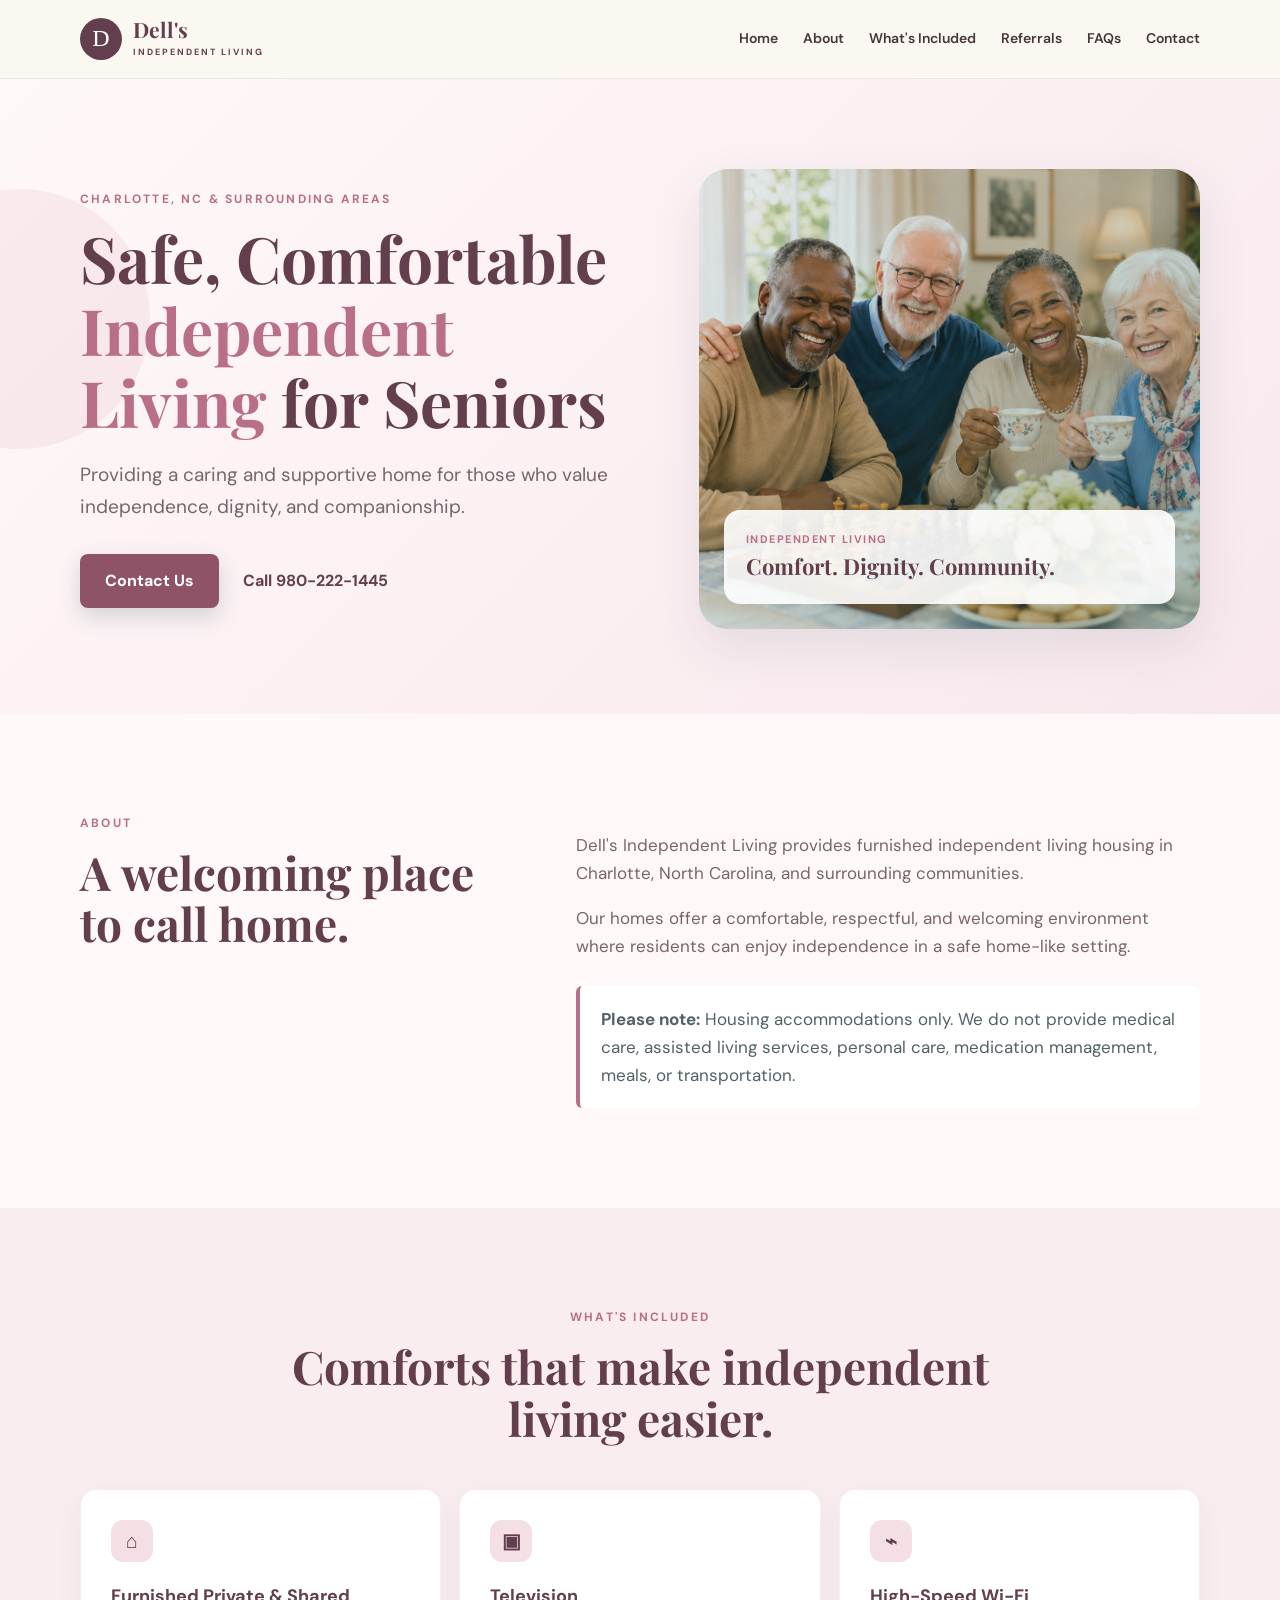
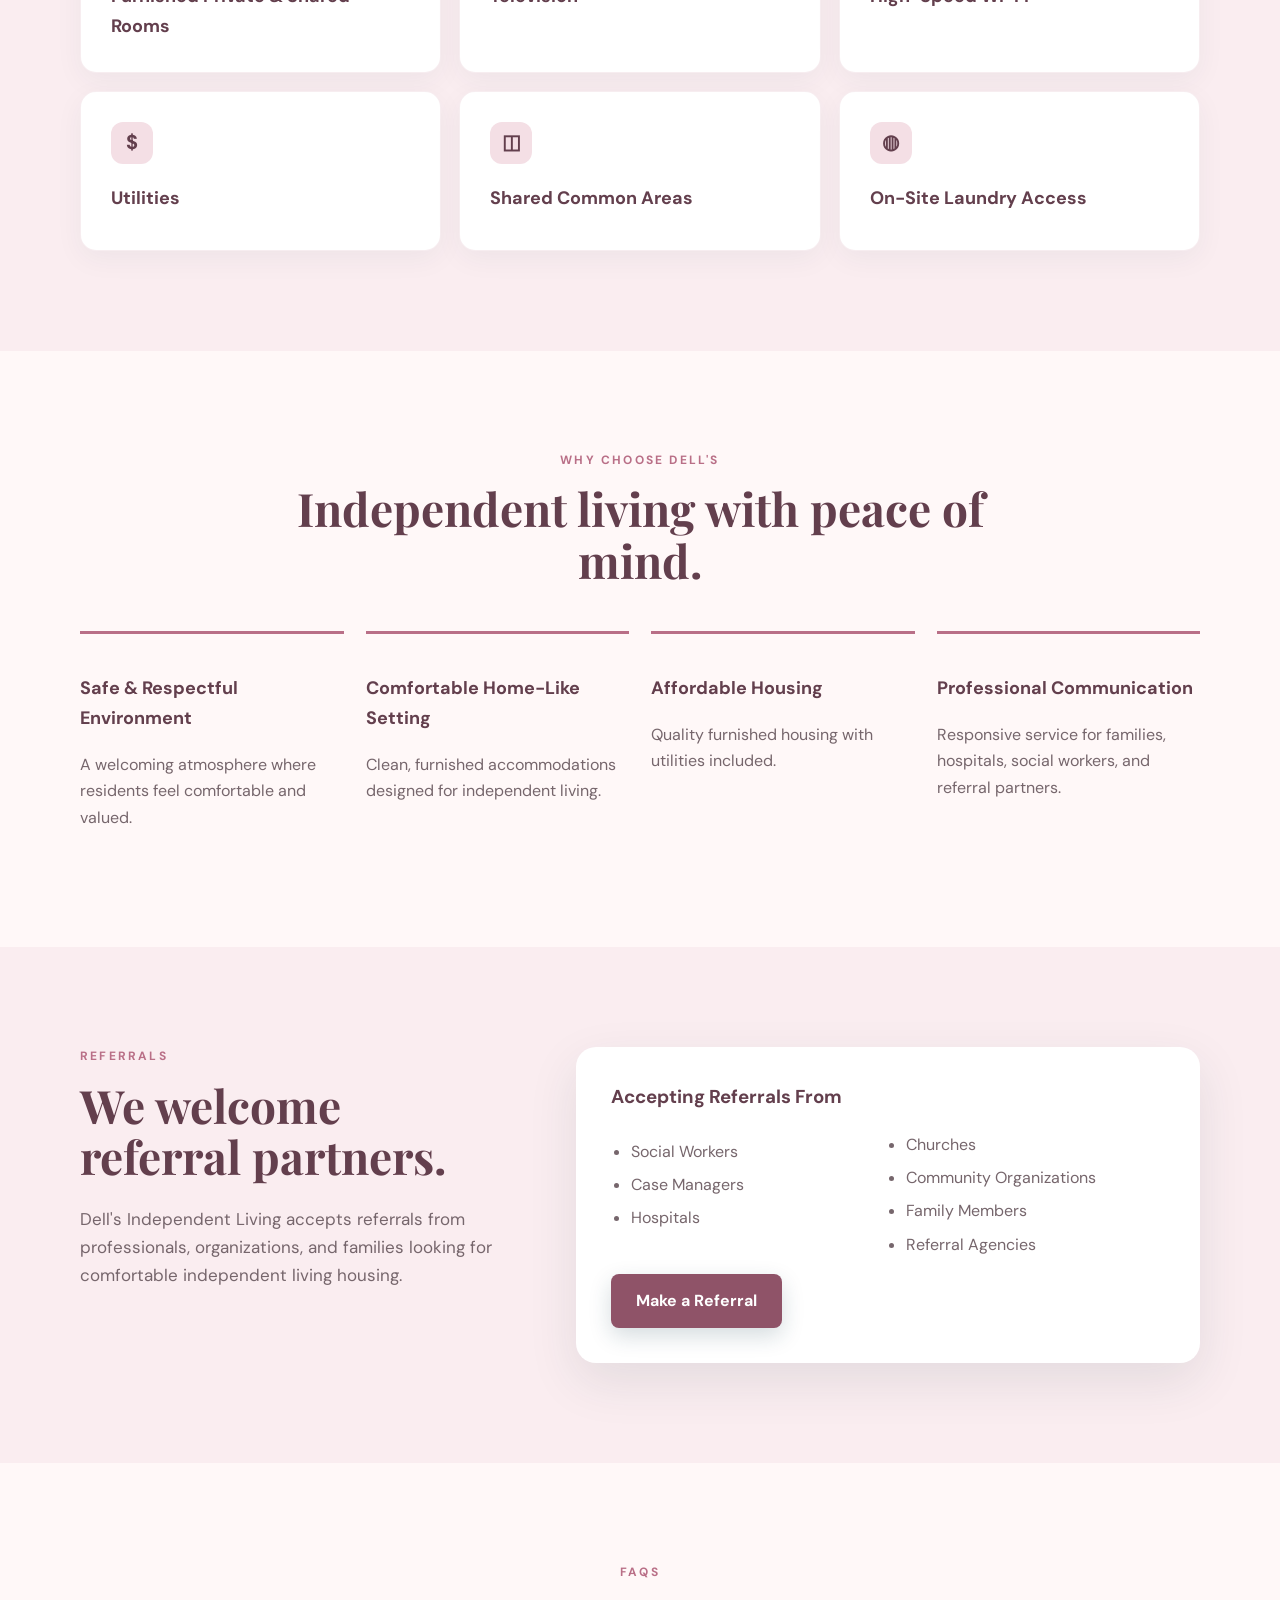
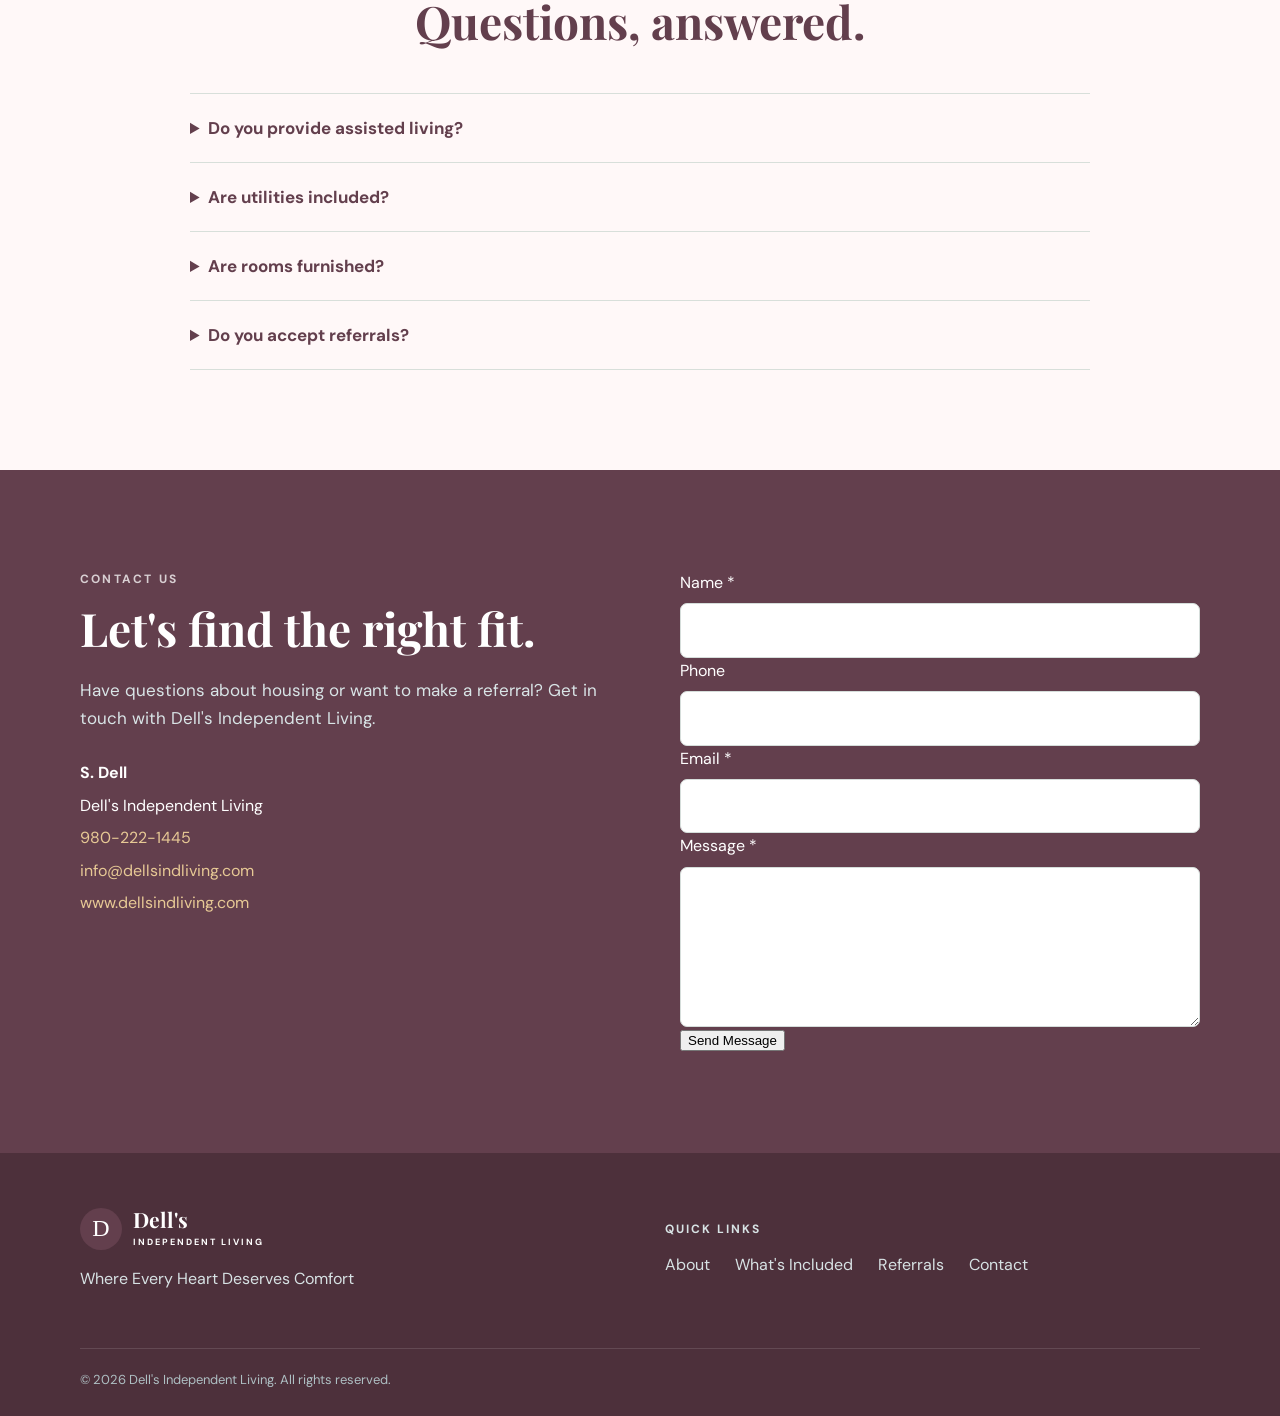
==== commit ca39c1bd: "Update index.html" ====
--- a/index.html
+++ b/index.html
@@ -144,10 +144,10 @@
         </div>
         <form action="https://api.web3forms.com/submit" method="POST">
           <input type="hidden" name="access_key" value="2d6e62d9-c7d0-497e-b3ed-7a391739e45a">
-          <label>Name<input name="Name" type="text" required></label>
+          <label>Name *<input name="Name" type="text" required></label>
           <label>Phone<input name="Phone" type="tel"></label>
-          <label>Email<input name="Email" type="email" required></label>
-          <label>Message<textarea name="Message" rows="5" required></textarea></label>
+          <label>Email *<input name="Email" type="email" required></label>
+          <label>Message *<textarea name="Message" rows="5" required></textarea></label>
           <button type="submit">Send Message</button>
         </form>
       </div>
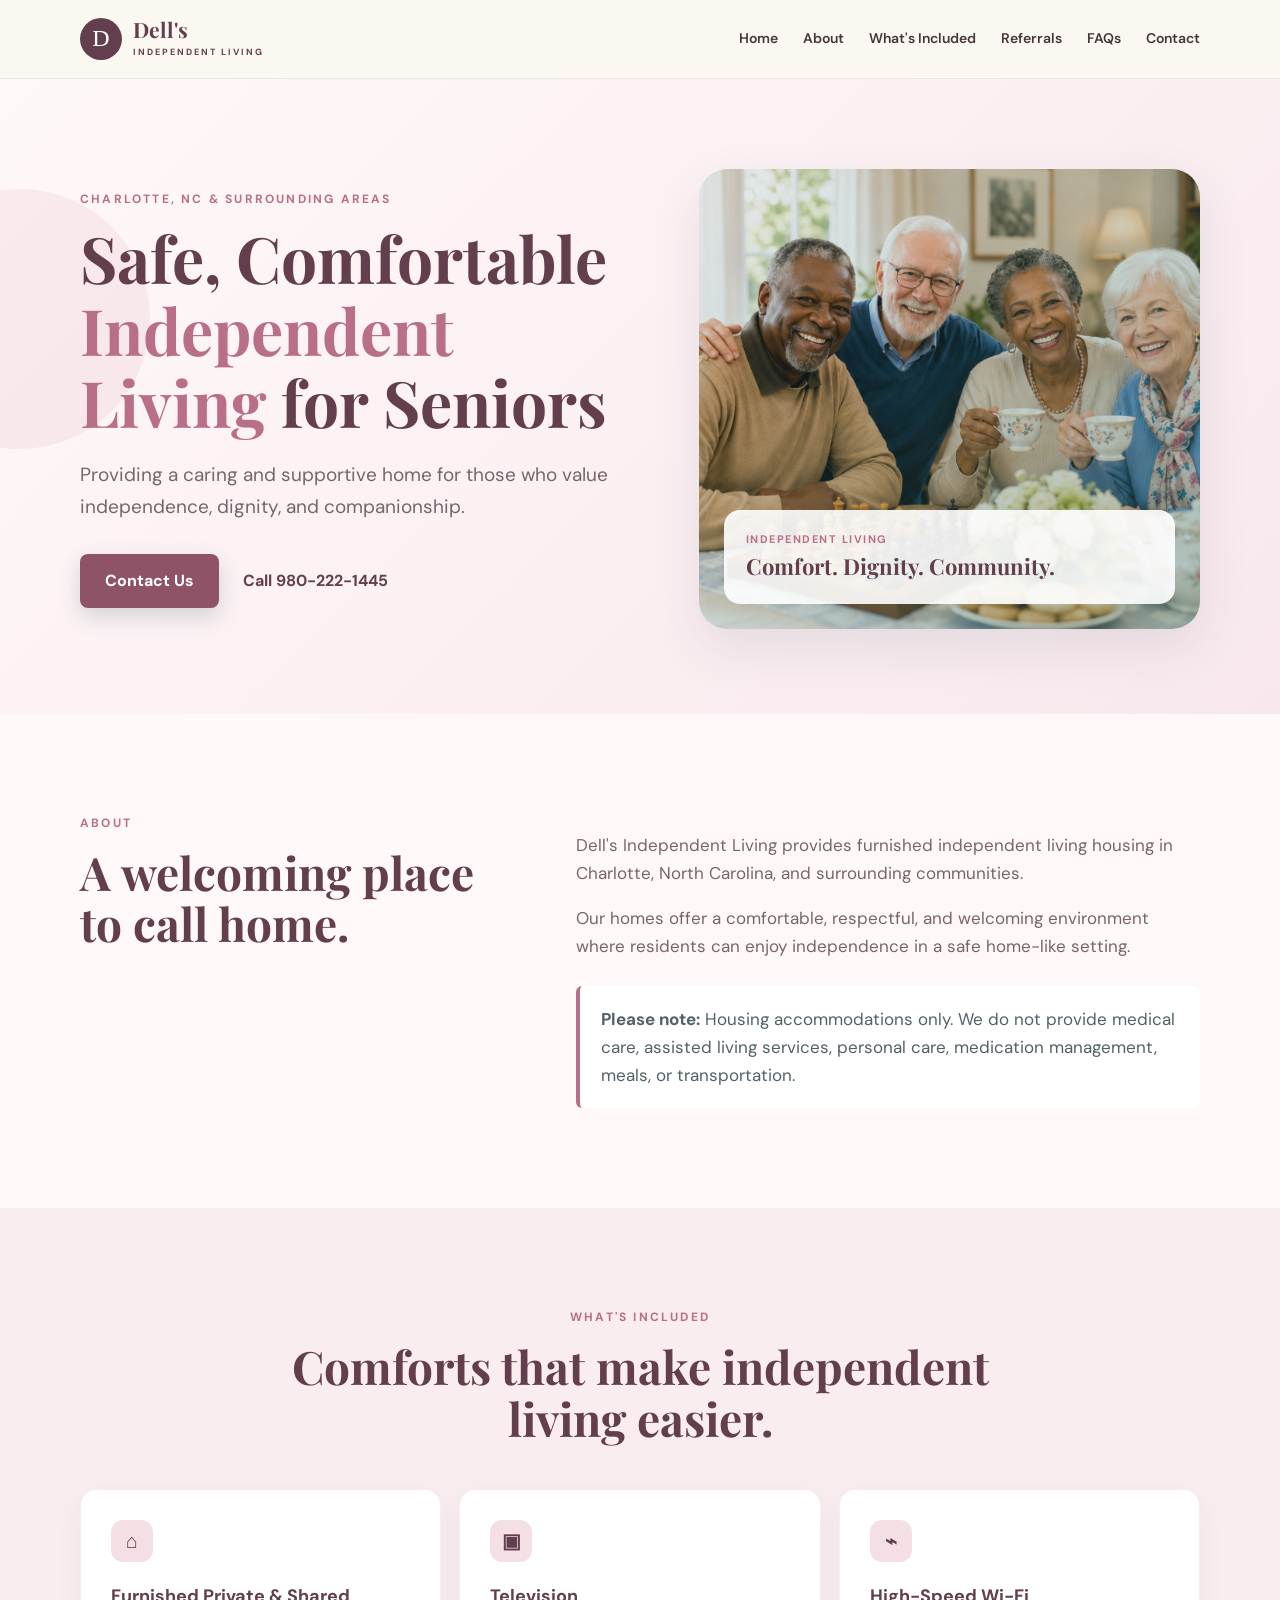
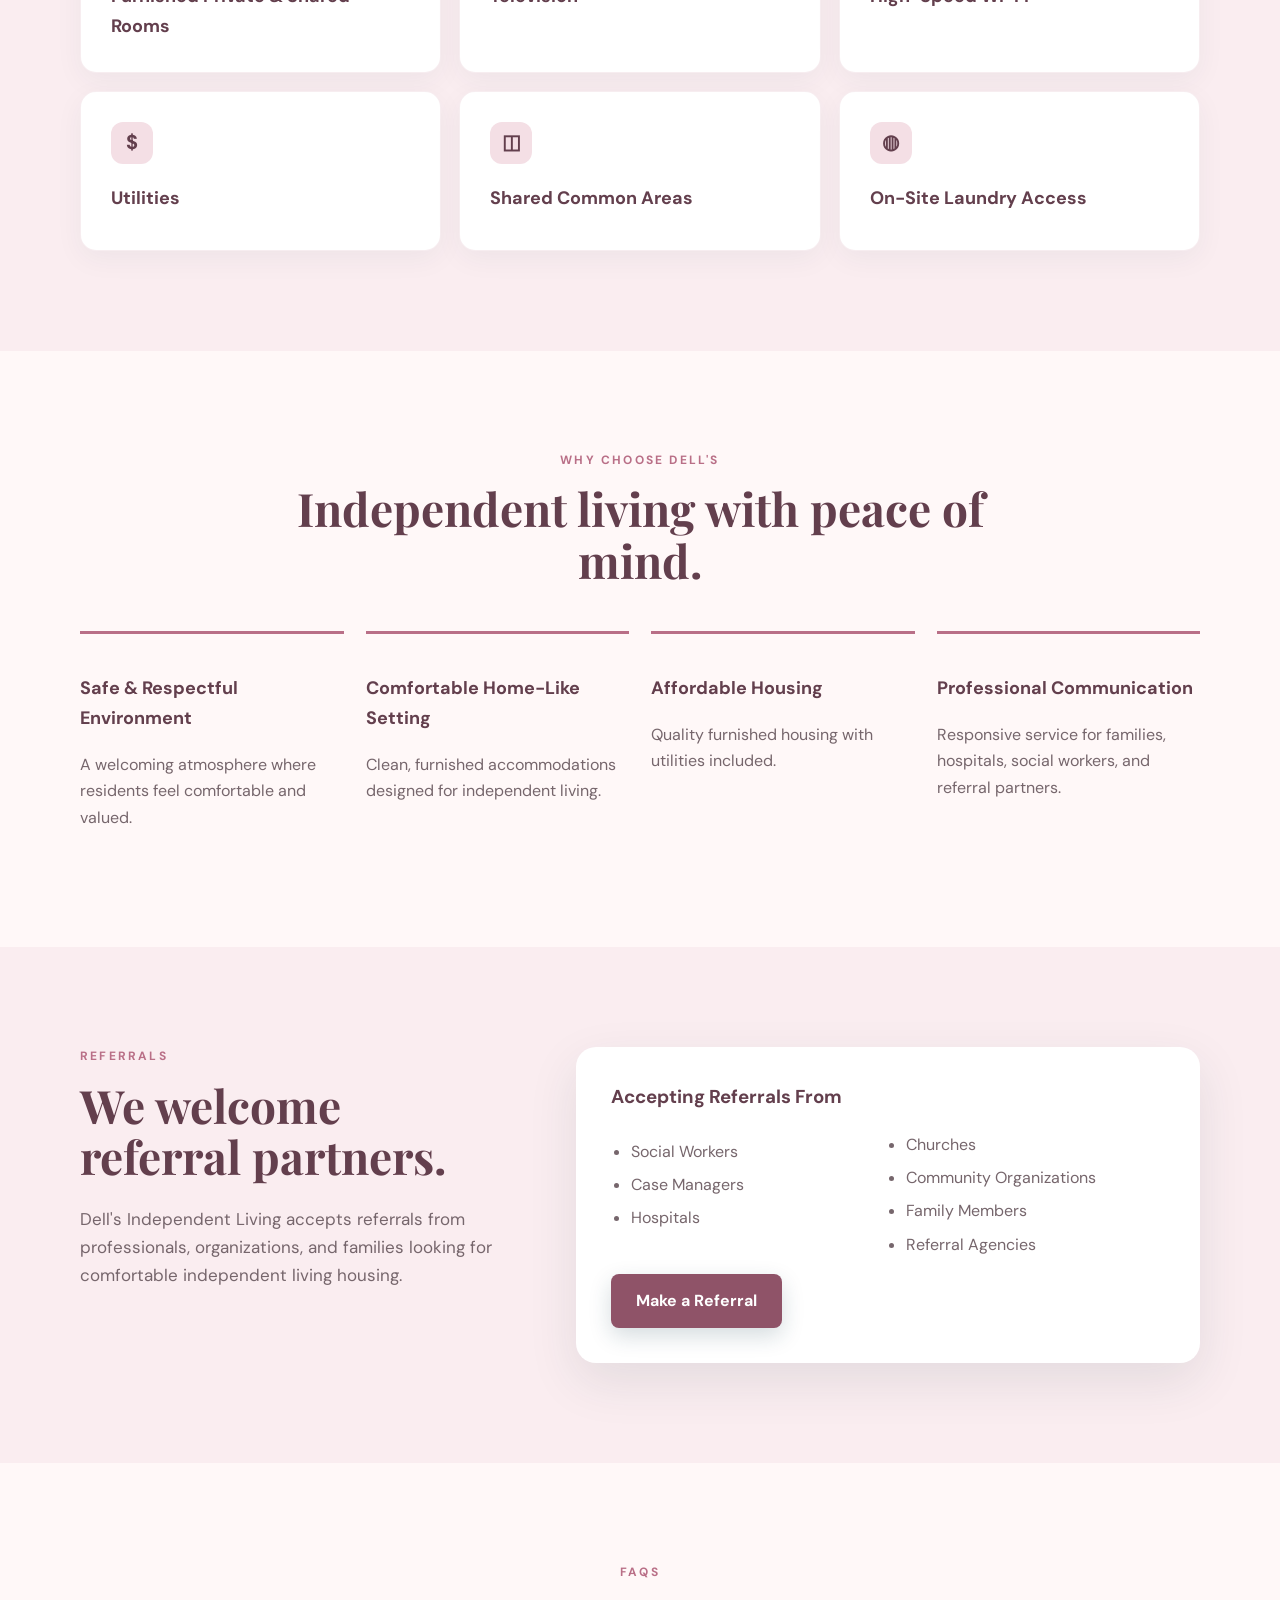
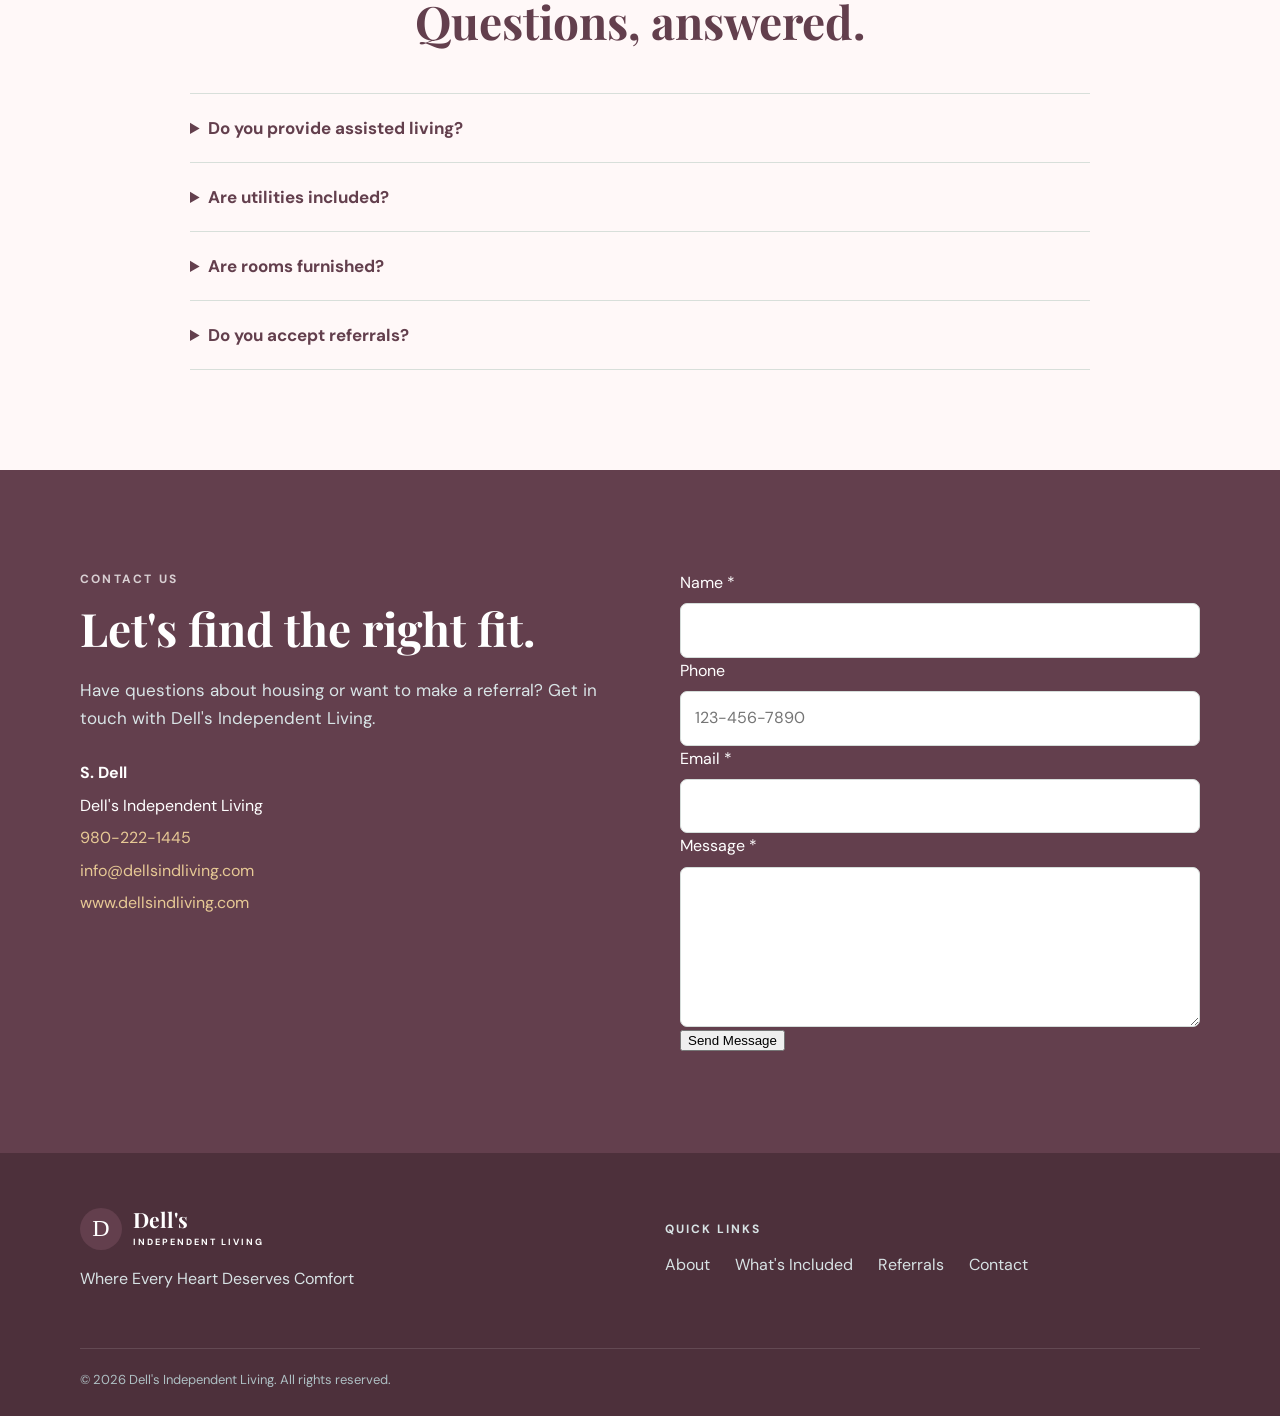
==== commit eebc051f: "Update index.html" ====
--- a/index.html
+++ b/index.html
@@ -144,10 +144,10 @@
         </div>
         <form action="https://api.web3forms.com/submit" method="POST">
           <input type="hidden" name="access_key" value="2d6e62d9-c7d0-497e-b3ed-7a391739e45a">
-          <label>Name *<input name="Name" type="text" required></label>
-          <label>Phone<input name="Phone" type="tel"></label>
-          <label>Email *<input name="Email" type="email" required></label>
-          <label>Message *<textarea name="Message" rows="5" required></textarea></label>
+          <label>Name *<input name="Name" type="text" minlength="1" maxlength="30" required></label>
+          <label>Phone<input name="Phone" type="tel" id="phone" pattern="[0-9]{3}-[0-9]{3}-[0-9]{4}" placeholder="123-456-7890"></label>
+          <label>Email *<input name="Email" type="email" id="email" required></label>
+          <label>Message *<textarea name="Message" rows="5" maxlength="300" required></textarea></label>
           <button type="submit">Send Message</button>
         </form>
       </div>
